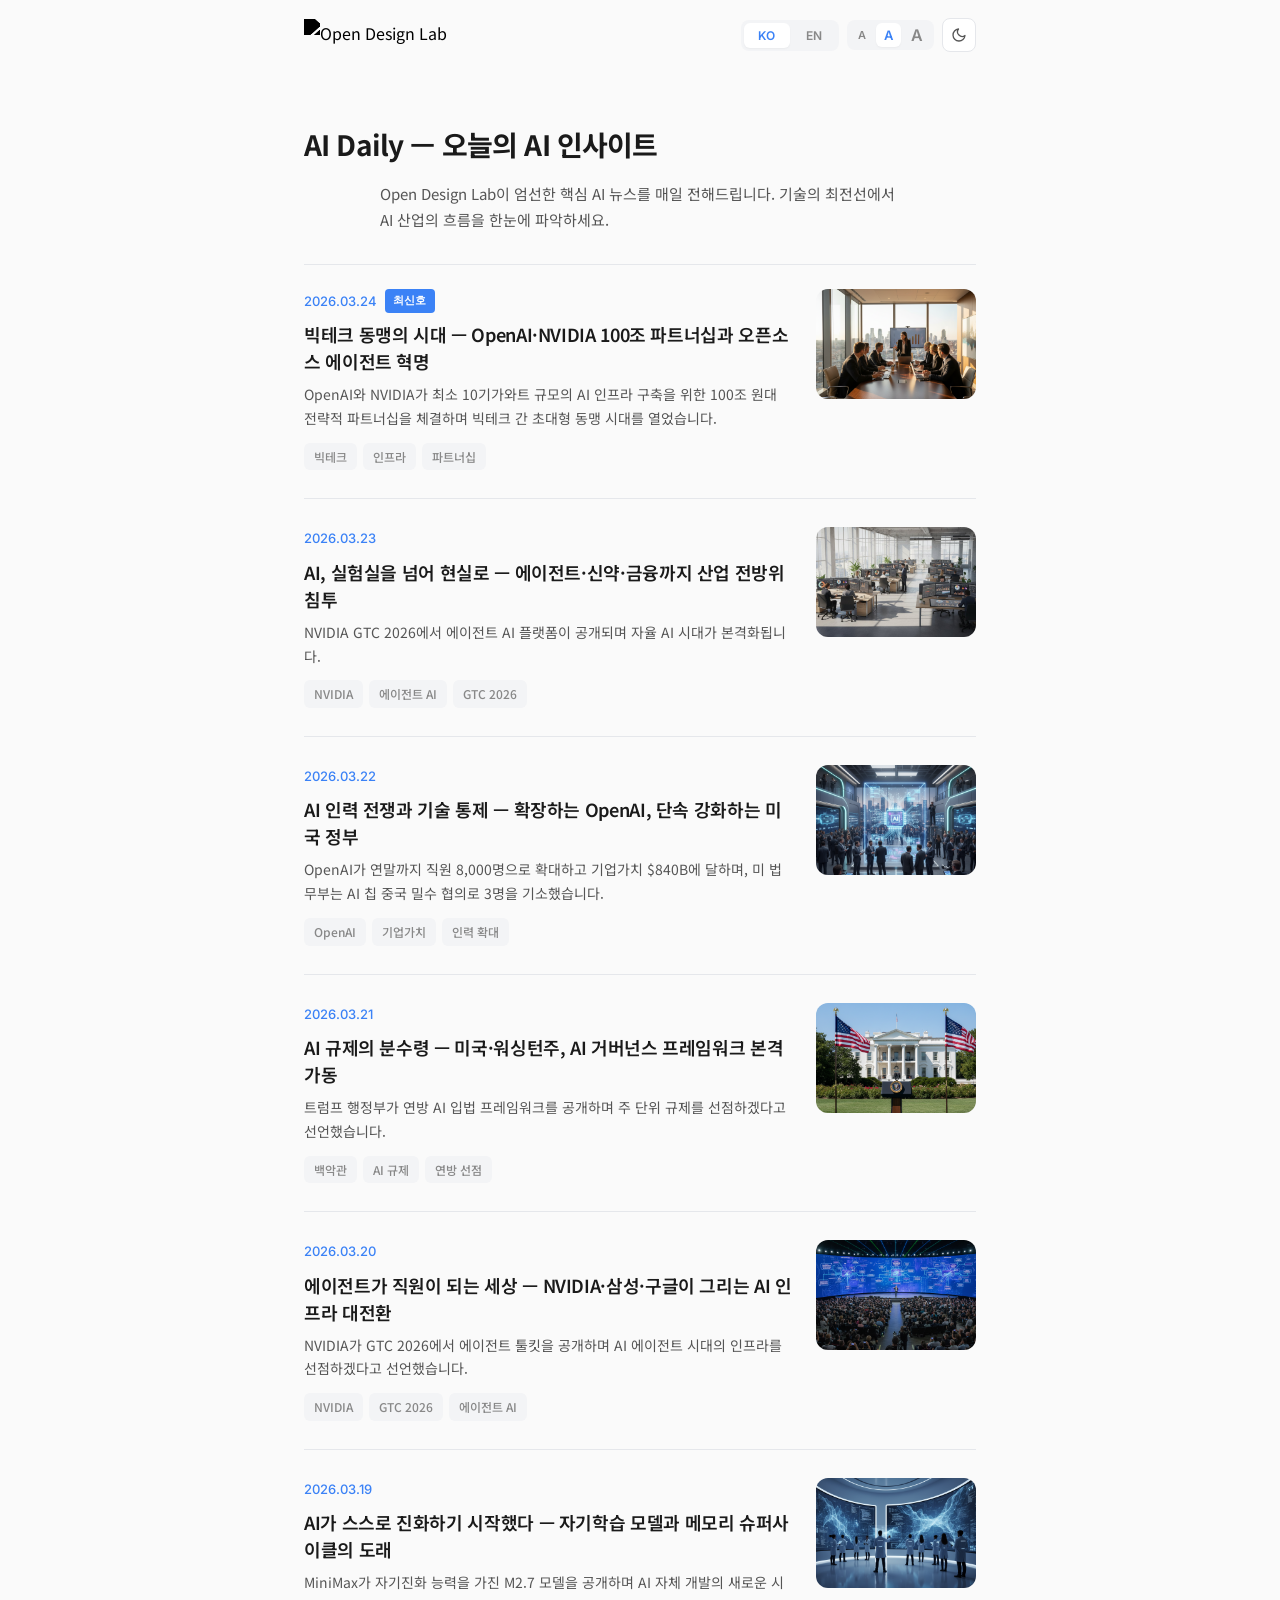
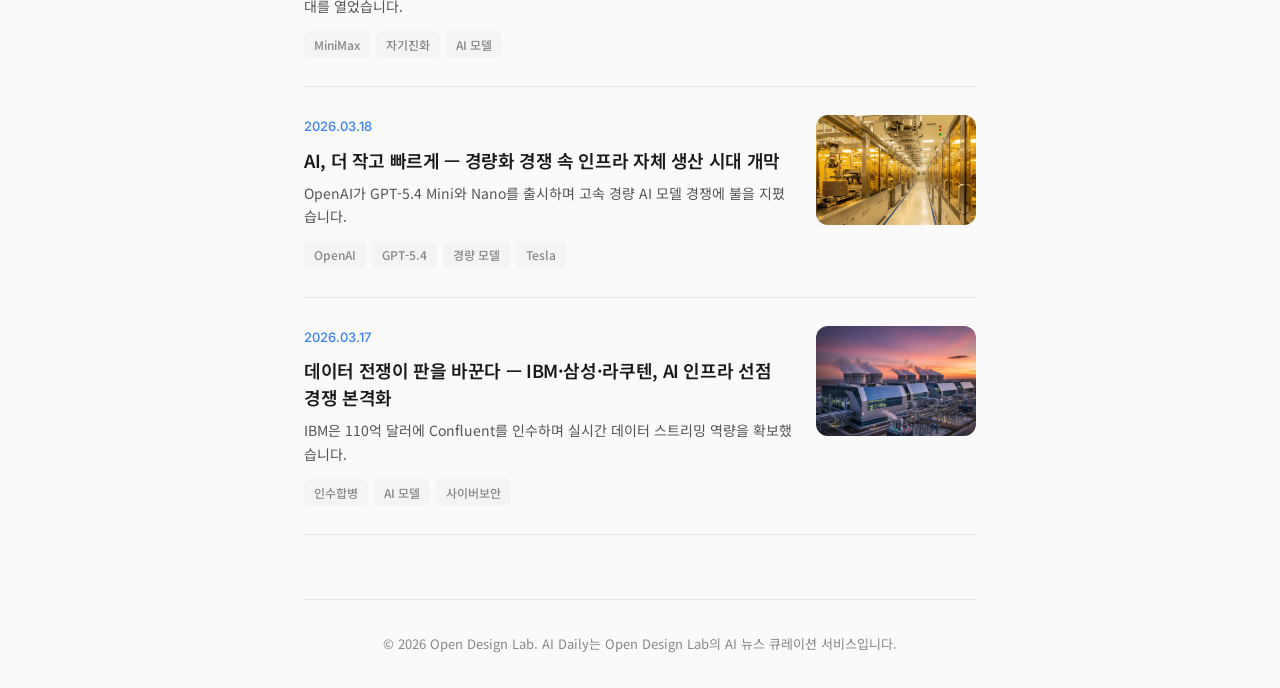
==== index.html @ f0b7b8ff "Index: left-align header, enlarge topbar & logo" ====
<!DOCTYPE html>
<html lang="ko" data-theme="light">
<head>
<meta charset="UTF-8">
<meta name="viewport" content="width=device-width, initial-scale=1.0">
<title>AI Daily Archive | Open Design Lab</title>
<meta name="description" content="Open Design Lab이 엄선한 핵심 AI 뉴스를 매일 전해드립니다.">
<link rel="preconnect" href="https://fonts.googleapis.com">
<link rel="preconnect" href="https://fonts.gstatic.com" crossorigin>
<style>
@import url('https://fonts.googleapis.com/css2?family=Noto+Sans+KR:wght@300;400;500;600;700&family=Inter:wght@300;400;500;600;700&display=swap');
:root,[data-theme="light"]{--bg:#fafafa;--surface:#fff;--text-primary:#1a1a1a;--text-secondary:#555;--text-tertiary:#888;--accent:#3b82f6;--accent-light:#eff6ff;--border:#e5e7eb;--tag-bg:#f3f4f6;--radius:12px;--shadow-sm:0 1px 2px rgba(0,0,0,.04);--shadow-md:0 4px 16px rgba(0,0,0,.06);--img-brightness:1}
[data-theme="dark"]{--bg:#111113;--surface:#1c1c1f;--text-primary:#e4e4e7;--text-secondary:#a1a1aa;--text-tertiary:#71717a;--accent:#60a5fa;--accent-light:rgba(96,165,250,.1);--border:#27272a;--tag-bg:#27272a;--shadow-sm:0 1px 2px rgba(0,0,0,.2);--shadow-md:0 4px 16px rgba(0,0,0,.3);--img-brightness:.85}
*{margin:0;padding:0;box-sizing:border-box}
body{font-family:'Noto Sans KR','Inter',-apple-system,BlinkMacSystemFont,sans-serif;background:var(--bg);color:var(--text-primary);line-height:1.8;-webkit-font-smoothing:antialiased;transition:background .3s,color .3s}
.container{max-width:720px;margin:0 auto;padding:0 24px}
.topbar{position:sticky;top:0;z-index:1000;background:var(--bg);border-bottom:1px solid transparent;transition:background .3s,border-color .25s,box-shadow .25s}
.topbar.scrolled{border-bottom-color:var(--border);box-shadow:0 1px 8px rgba(0,0,0,.06)}
[data-theme="dark"] .topbar.scrolled{box-shadow:0 1px 8px rgba(0,0,0,.25)}
.topbar-inner{max-width:720px;margin:0 auto;padding:18px 24px;display:flex;align-items:center;justify-content:space-between}
.header-left{display:flex;align-items:center;gap:12px}
.header-controls{display:flex;align-items:center;gap:8px}
.logo{display:flex;align-items:center;text-decoration:none}
.logo img{height:32px;width:auto;transition:filter .3s}
[data-theme="light"] .logo img{filter:brightness(0) saturate(100%)}
[data-theme="dark"] .logo img{filter:none}
.lang-toggle{display:flex;background:var(--tag-bg);border-radius:8px;padding:3px;gap:2px;transition:background .3s}
.lang-btn{font-family:'Inter',sans-serif;font-size:12px;font-weight:600;padding:5px 14px;border:none;border-radius:6px;cursor:pointer;background:transparent;color:var(--text-tertiary);transition:all .2s;letter-spacing:.02em}
.lang-btn.active{background:var(--surface);color:var(--accent);box-shadow:var(--shadow-sm)}
.lang-btn:hover:not(.active){color:var(--text-primary)}.font-toggle{display:flex;background:var(--tag-bg);border-radius:8px;padding:3px;gap:2px;transition:background .3s}
.font-btn{font-family:'Inter',sans-serif;font-weight:600;padding:4px 8px;border:none;border-radius:6px;cursor:pointer;background:transparent;color:var(--text-tertiary);transition:all .2s;line-height:1}
.font-btn.active{background:var(--surface);color:var(--accent);box-shadow:var(--shadow-sm)}
.font-btn:hover:not(.active){color:var(--text-primary)}
.font-btn-s{font-size:11px}.font-btn-m{font-size:13px}.font-btn-l{font-size:16px}
.theme-btn{width:34px;height:34px;border:1px solid var(--border);border-radius:8px;background:var(--surface);color:var(--text-secondary);cursor:pointer;display:flex;align-items:center;justify-content:center;transition:all .2s;flex-shrink:0}
.theme-btn:hover{color:var(--accent);border-color:var(--accent)}
.theme-btn svg{width:16px;height:16px}
.theme-icon-moon,.theme-icon-sun{display:none}
[data-theme="light"] .theme-icon-moon{display:block}
[data-theme="dark"] .theme-icon-sun{display:block}
.en{display:none}.ko{display:inline}
p.en,div.en,h1.en,h2.en,h3.en,li.en,span.en{display:none}
p.ko,div.ko,h1.ko,h2.ko,h3.ko,li.ko,span.ko{display:block}
span.ko{display:inline}h1.ko,h2.ko,h3.ko{display:block}
body.lang-en .en{display:inline!important}
body.lang-en .ko{display:none!important}
body.lang-en p.en,body.lang-en div.en,body.lang-en h1.en,body.lang-en h2.en,body.lang-en h3.en{display:block!important}
body.lang-en li.en{display:flex!important}
body.lang-en span.en{display:inline!important}
body.lang-en p.ko,body.lang-en div.ko,body.lang-en h1.ko,body.lang-en h2.ko,body.lang-en h3.ko,body.lang-en li.ko,body.lang-en span.ko{display:none!important}
.archive-header{padding:48px 0 32px;text-align:left;border-bottom:1px solid var(--border)}
.archive-header h1{font-size:1.75rem;font-weight:700;letter-spacing:-.03em;margin-bottom:12px}
.archive-header p{font-size:.9375rem;color:var(--text-secondary);line-height:1.7;max-width:520px;margin:0 auto}
.archive-list{padding:24px 0 64px}
.archive-card{display:flex;align-items:flex-start;gap:24px;padding:28px 0;border-bottom:1px solid var(--border);text-decoration:none;color:inherit;transition:opacity .2s}
.archive-card:first-child{padding-top:0}
.archive-card:hover{opacity:.8}
.card-body{flex:1;min-width:0}
.card-date{display:flex;align-items:center;gap:8px;font-family:'Inter',sans-serif;font-size:13px;font-weight:500;color:var(--accent);margin-bottom:8px}
.latest-badge{display:inline-block;font-size:11px;font-weight:600;padding:2px 8px;border-radius:4px;background:var(--accent);color:#fff;letter-spacing:.02em}
.card-body h2{font-size:1.125rem;font-weight:600;line-height:1.5;letter-spacing:-.02em;margin-bottom:8px}
.card-text{font-size:.875rem;color:var(--text-secondary);line-height:1.7;margin-bottom:12px;display:-webkit-box;-webkit-line-clamp:3;-webkit-box-orient:vertical;overflow:hidden}
.tag-row{display:flex;flex-wrap:wrap;gap:6px}
.tag{font-size:12px;font-weight:500;padding:3px 10px;background:var(--tag-bg);color:var(--text-tertiary);border-radius:6px;transition:background .3s,color .3s}
.card-thumb{width:160px;height:110px;border-radius:var(--radius);object-fit:cover;flex-shrink:0;filter:brightness(var(--img-brightness));transition:filter .3s}
.footer{padding:32px 0;border-top:1px solid var(--border);text-align:center;font-size:13px;color:var(--text-tertiary)}
@media(max-width:600px){.archive-card{gap:16px}.card-thumb{width:100px;height:72px}.card-body h2{font-size:1rem}.archive-header h1{font-size:1.375rem}.font-toggle{display:none}}
</style>
</head>
<body><div class="topbar" id="topbar">
<div class="topbar-inner">
  <div class="header-left">
    <a href="AI_Daily_Archive.html" class="logo"><img src="https://opendesignlab.com/images/logo-gnb-white.svg" alt="Open Design Lab"></a>
  </div>
  <div class="header-controls">
    <div class="lang-toggle">
      <button class="lang-btn active" id="btn-ko" onclick="setLang('ko')">KO</button>
      <button class="lang-btn" id="btn-en" onclick="setLang('en')">EN</button>
    </div>
    <div class="font-toggle">
      <button class="font-btn font-btn-s" id="fs-s" onclick="setFontSize('small')">A</button>
      <button class="font-btn font-btn-m active" id="fs-m" onclick="setFontSize('medium')">A</button>
      <button class="font-btn font-btn-l" id="fs-l" onclick="setFontSize('large')">A</button>
    </div>
    <button class="theme-btn" onclick="toggleTheme()" aria-label="Toggle dark mode">
      <svg class="theme-icon-moon" viewBox="0 0 24 24" fill="none" stroke="currentColor" stroke-width="2" stroke-linecap="round" stroke-linejoin="round"><path d="M21 12.79A9 9 0 1 1 11.21 3 7 7 0 0 0 21 12.79z"/></svg>
      <svg class="theme-icon-sun" viewBox="0 0 24 24" fill="none" stroke="currentColor" stroke-width="2" stroke-linecap="round" stroke-linejoin="round"><circle cx="12" cy="12" r="5"/><line x1="12" y1="1" x2="12" y2="3"/><line x1="12" y1="21" x2="12" y2="23"/><line x1="4.22" y1="4.22" x2="5.64" y2="5.64"/><line x1="18.36" y1="18.36" x2="19.78" y2="19.78"/><line x1="1" y1="12" x2="3" y2="12"/><line x1="21" y1="12" x2="23" y2="12"/><line x1="4.22" y1="19.78" x2="5.64" y2="18.36"/><line x1="18.36" y1="5.64" x2="19.78" y2="4.22"/></svg>
    </button>
  </div>
</div>
</div>
<div class="container">
  <div class="archive-header">
    <h1><span class="ko">AI Daily — 오늘의 AI 인사이트</span><span class="en">AI Daily — Today's AI Insights</span></h1>
    <p><span class="ko">Open Design Lab이 엄선한 핵심 AI 뉴스를 매일 전해드립니다. 기술의 최전선에서 AI 산업의 흐름을 한눈에 파악하세요.</span><span class="en">Open Design Lab delivers curated AI news daily. Stay ahead of the curve with insights from the frontlines of AI innovation.</span></p>
  </div>
  <div class="archive-list">    <a href="2026_03_24_AI_Daily.html" class="archive-card">
      <div class="card-body">
        <div class="card-date"><span>2026.03.24</span><span class="latest-badge ko">최신호</span><span class="latest-badge en">Latest</span></div>
        <h2><span class="ko">빅테크 동맹의 시대 — OpenAI·NVIDIA 100조 파트너십과 오픈소스 에이전트 혁명</span><span class="en">The Age of Big Tech Alliances — OpenAI-NVIDIA $100B Partnership and Open-Source Agent Revolution</span></h2>
        <p class="card-text"><span class="ko">OpenAI와 NVIDIA가 최소 10기가와트 규모의 AI 인프라 구축을 위한 100조 원대 전략적 파트너십을 체결하며 빅테크 간 초대형 동맹 시대를 열었습니다.</span><span class="en">OpenAI and NVIDIA forge a $100B+ strategic partnership for 10GW AI infrastructure.</span></p>
        <div class="tag-row"><span class="tag ko">빅테크</span><span class="tag en">Big Tech</span><span class="tag ko">인프라</span><span class="tag en">Infrastructure</span><span class="tag ko">파트너십</span><span class="tag en">Partnership</span></div>
      </div>
      <img class="card-thumb" src="images/mar24_hero.jpg" alt="2026.03.24" loading="lazy">
    </a>
    <a href="2026_03_23_AI_Daily.html" class="archive-card">
      <div class="card-body">
        <div class="card-date"><span>2026.03.23</span></div>
        <h2><span class="ko">AI, 실험실을 넘어 현실로 — 에이전트·신약·금융까지 산업 전방위 침투</span><span class="en">AI Moves from Lab to Reality — Agents, Drug Discovery, and Finance Under Full-Scale Disruption</span></h2>
        <p class="card-text"><span class="ko">NVIDIA GTC 2026에서 에이전트 AI 플랫폼이 공개되며 자율 AI 시대가 본격화됩니다.</span><span class="en">NVIDIA GTC 2026 unveils agent AI platforms. White House publishes national AI policy framework.</span></p>
        <div class="tag-row"><span class="tag">NVIDIA</span><span class="tag ko">에이전트 AI</span><span class="tag en">Agentic AI</span><span class="tag">GTC 2026</span></div>
      </div>
      <img class="card-thumb" src="images/mar23_hero.jpg" alt="2026.03.23" loading="lazy">
    </a>
    <a href="2026_03_22_AI_Daily.html" class="archive-card">
      <div class="card-body">
        <div class="card-date"><span>2026.03.22</span></div>
        <h2><span class="ko">AI 인력 전쟁과 기술 통제 — 확장하는 OpenAI, 단속 강화하는 미국 정부</span><span class="en">AI Talent Wars and Tech Controls — OpenAI Expands, US Government Tightens Enforcement</span></h2>
        <p class="card-text"><span class="ko">OpenAI가 연말까지 직원 8,000명으로 확대하고 기업가치 $840B에 달하며, 미 법무부는 AI 칩 중국 밀수 협의로 3명을 기소했습니다.</span><span class="en">OpenAI reaches $340B valuation with 8,000 employees. US DOJ indicts 3 for AI chip smuggling.</span></p>
        <div class="tag-row"><span class="tag">OpenAI</span><span class="tag ko">기업가치</span><span class="tag en">Valuation</span><span class="tag ko">인력 확대</span><span class="tag en">Expansion</span></div>
      </div>
      <img class="card-thumb" src="images/mar22_hero.jpg" alt="2026.03.22" loading="lazy">
    </a>    <a href="2026_03_21_AI_Daily.html" class="archive-card">
      <div class="card-body">
        <div class="card-date"><span>2026.03.21</span></div>
        <h2><span class="ko">AI 규제의 분수령 — 미국·워싱턴주, AI 거버넌스 프레임워크 본격 가동</span><span class="en">AI Regulation at a Crossroads — US and Washington State Launch AI Governance Frameworks</span></h2>
        <p class="card-text"><span class="ko">트럼프 행정부가 연방 AI 입법 프레임워크를 공개하며 주 단위 규제를 선점하겠다고 선언했습니다.</span><span class="en">Trump admin releases federal AI legislation framework. Washington State passes 3 AI safety bills.</span></p>
        <div class="tag-row"><span class="tag ko">백악관</span><span class="tag en">White House</span><span class="tag ko">AI 규제</span><span class="tag en">AI Regulation</span><span class="tag ko">연방 선점</span><span class="tag en">Federal Preemption</span></div>
      </div>
      <img class="card-thumb" src="images/mar21_hero.jpg" alt="2026.03.21" loading="lazy">
    </a>
    <a href="2026_03_20_AI_Daily.html" class="archive-card">
      <div class="card-body">
        <div class="card-date"><span>2026.03.20</span></div>
        <h2><span class="ko">에이전트가 직원이 되는 세상 — NVIDIA·삼성·구글이 그리는 AI 인프라 대전환</span><span class="en">When Agents Become Employees — NVIDIA, Samsung, Google's AI Infrastructure Revolution</span></h2>
        <p class="card-text"><span class="ko">NVIDIA가 GTC 2026에서 에이전트 툴킷을 공개하며 AI 에이전트 시대의 인프라를 선점하겠다고 선언했습니다.</span><span class="en">NVIDIA unveils agent toolkit at GTC 2026. Samsung announces record $73B investment.</span></p>
        <div class="tag-row"><span class="tag">NVIDIA</span><span class="tag">GTC 2026</span><span class="tag ko">에이전트 AI</span><span class="tag en">Agentic AI</span></div>
      </div>
      <img class="card-thumb" src="images/mar20_hero.jpg" alt="2026.03.20" loading="lazy">
    </a>
    <a href="2026_03_19_AI_Daily.html" class="archive-card">
      <div class="card-body">
        <div class="card-date"><span>2026.03.19</span></div>
        <h2><span class="ko">AI가 스스로 진화하기 시작했다 — 자기학습 모델과 메모리 슈퍼사이클의 도래</span><span class="en">AI Begins to Evolve on Its Own — Self-Learning Models and the Memory Supercycle</span></h2>
        <p class="card-text"><span class="ko">MiniMax가 자기진화 능력을 가진 M2.7 모델을 공개하며 AI 자체 개발의 새로운 시대를 열었습니다.</span><span class="en">MiniMax releases self-evolving M2.7 model. Micron revenue surges 196% on AI memory demand.</span></p>
        <div class="tag-row"><span class="tag">MiniMax</span><span class="tag ko">자기진화</span><span class="tag en">Self-Evolution</span><span class="tag ko">AI 모델</span><span class="tag en">AI Models</span></div>
      </div>
      <img class="card-thumb" src="images/mar19_hero.jpg" alt="2026.03.19" loading="lazy">
    </a>    <a href="2026_03_18_AI_Daily.html" class="archive-card">
      <div class="card-body">
        <div class="card-date"><span>2026.03.18</span></div>
        <h2><span class="ko">AI, 더 작고 빠르게 — 경량화 경쟁 속 인프라 자체 생산 시대 개막</span><span class="en">AI, Smaller and Faster — The Lightweight Race and the Era of In-House Infrastructure</span></h2>
        <p class="card-text"><span class="ko">OpenAI가 GPT-5.4 Mini와 Nano를 출시하며 고속 경량 AI 모델 경쟁에 불을 지폈습니다.</span><span class="en">OpenAI launches GPT-5.4 Mini and Nano. Tesla announces $20B AI chip Terafab.</span></p>
        <div class="tag-row"><span class="tag">OpenAI</span><span class="tag">GPT-5.4</span><span class="tag ko">경량 모델</span><span class="tag en">Compact Models</span><span class="tag">Tesla</span></div>
      </div>
      <img class="card-thumb" src="images/mar18_hero.jpg" alt="2026.03.18" loading="lazy">
    </a>
    <a href="2026_03_17_AI_Daily.html" class="archive-card">
      <div class="card-body">
        <div class="card-date"><span>2026.03.17</span></div>
        <h2><span class="ko">데이터 전쟁이 판을 바꾼다 — IBM·삼성·라쿠텐, AI 인프라 선점 경쟁 본격화</span><span class="en">The Data War Changes the Game — IBM, Samsung, Rakuten Race for AI Infrastructure</span></h2>
        <p class="card-text"><span class="ko">IBM은 110억 달러에 Confluent를 인수하며 실시간 데이터 스트리밍 역량을 확보했습니다.</span><span class="en">IBM acquires Confluent for $11B. Rakuten launches 700B-parameter AI 3.0.</span></p>
        <div class="tag-row"><span class="tag ko">인수합병</span><span class="tag en">M&amp;A</span><span class="tag ko">AI 모델</span><span class="tag en">AI Models</span><span class="tag ko">사이버보안</span><span class="tag en">Cybersecurity</span></div>
      </div>
      <img class="card-thumb" src="images/mar17_hero.jpg" alt="2026.03.17" loading="lazy">
    </a>
  </div>
  <div class="footer">
    <p><span class="ko">© 2026 Open Design Lab. AI Daily는 Open Design Lab의 AI 뉴스 큐레이션 서비스입니다.</span><span class="en">© 2026 Open Design Lab. AI Daily is an AI news curation service by Open Design Lab.</span></p>
  </div>
</div>
<script>
function toggleTheme(){const h=document.documentElement;const d=h.getAttribute('data-theme')==='dark';h.setAttribute('data-theme',d?'light':'dark');localStorage.setItem('theme',d?'light':'dark')}
function setLang(l){document.body.classList.remove('lang-en');if(l==='en')document.body.classList.add('lang-en');document.getElementById('btn-ko').classList.toggle('active',l==='ko');document.getElementById('btn-en').classList.toggle('active',l==='en');localStorage.setItem('lang',l)}
function setFontSize(s){document.documentElement.className='fs-'+s;document.querySelectorAll('.font-btn').forEach(b=>b.classList.remove('active'));document.getElementById('fs-'+s[0]).classList.add('active');localStorage.setItem('fontSize',s)}
(function(){const t=localStorage.getItem('theme');if(t)document.documentElement.setAttribute('data-theme',t);const l=localStorage.getItem('lang');if(l)setLang(l);const f=localStorage.getItem('fontSize');if(f)setFontSize(f);window.addEventListener('scroll',function(){document.getElementById('topbar').classList.toggle('scrolled',window.scrollY>2)})})();
</script>
</body>
</html>
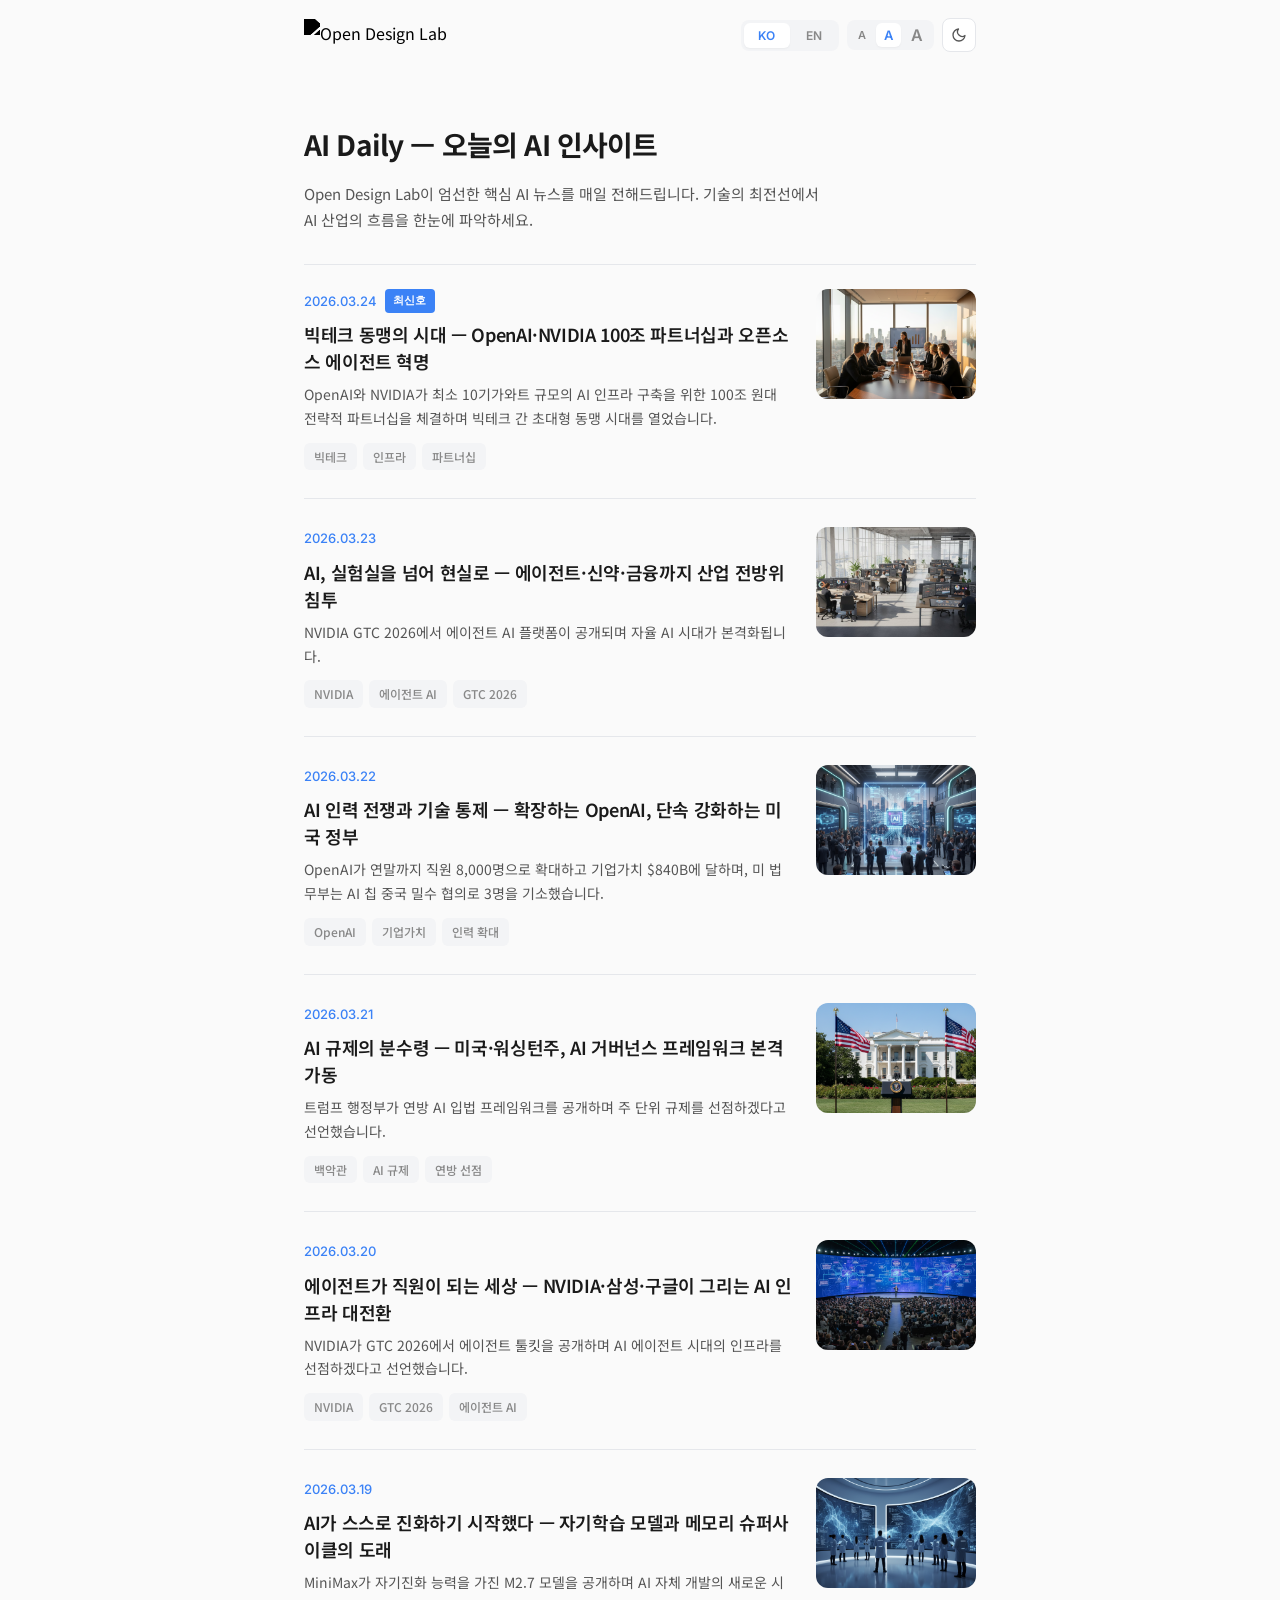
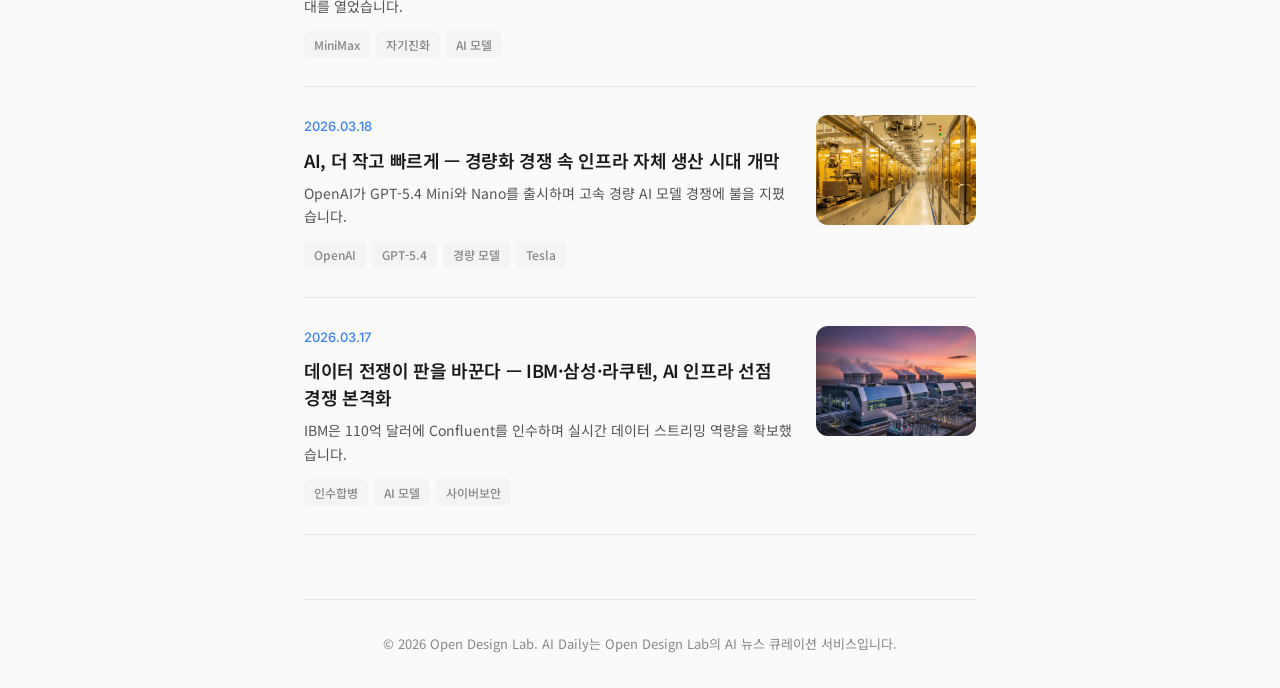
==== commit be885281: "Fix subtitle alignment: remove margin auto for left-align" ====
--- a/index.html
+++ b/index.html
@@ -50,7 +50,7 @@
 body.lang-en p.ko,body.lang-en div.ko,body.lang-en h1.ko,body.lang-en h2.ko,body.lang-en h3.ko,body.lang-en li.ko,body.lang-en span.ko{display:none!important}
 .archive-header{padding:48px 0 32px;text-align:left;border-bottom:1px solid var(--border)}
 .archive-header h1{font-size:1.75rem;font-weight:700;letter-spacing:-.03em;margin-bottom:12px}
-.archive-header p{font-size:.9375rem;color:var(--text-secondary);line-height:1.7;max-width:520px;margin:0 auto}
+.archive-header p{font-size:.9375rem;color:var(--text-secondary);line-height:1.7;max-width:520px;margin:0}
 .archive-list{padding:24px 0 64px}
 .archive-card{display:flex;align-items:flex-start;gap:24px;padding:28px 0;border-bottom:1px solid var(--border);text-decoration:none;color:inherit;transition:opacity .2s}
 .archive-card:first-child{padding-top:0}
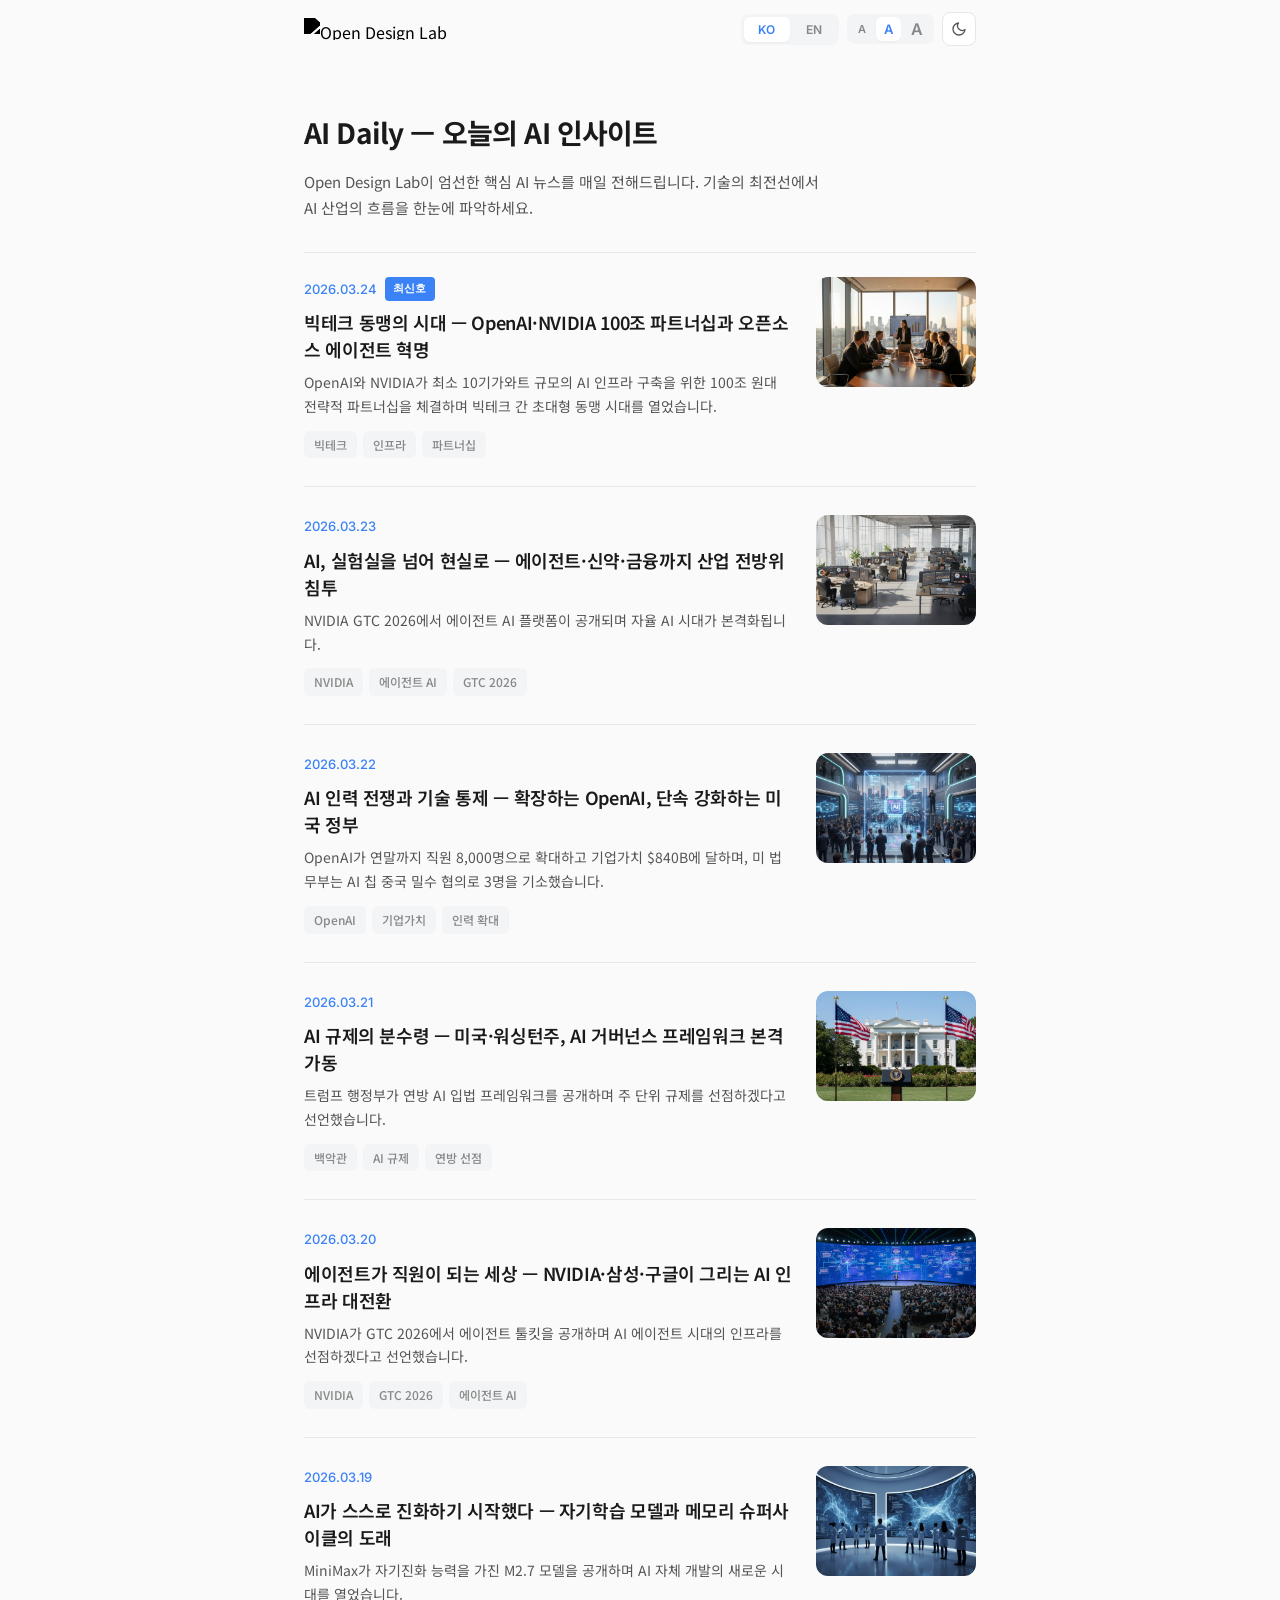
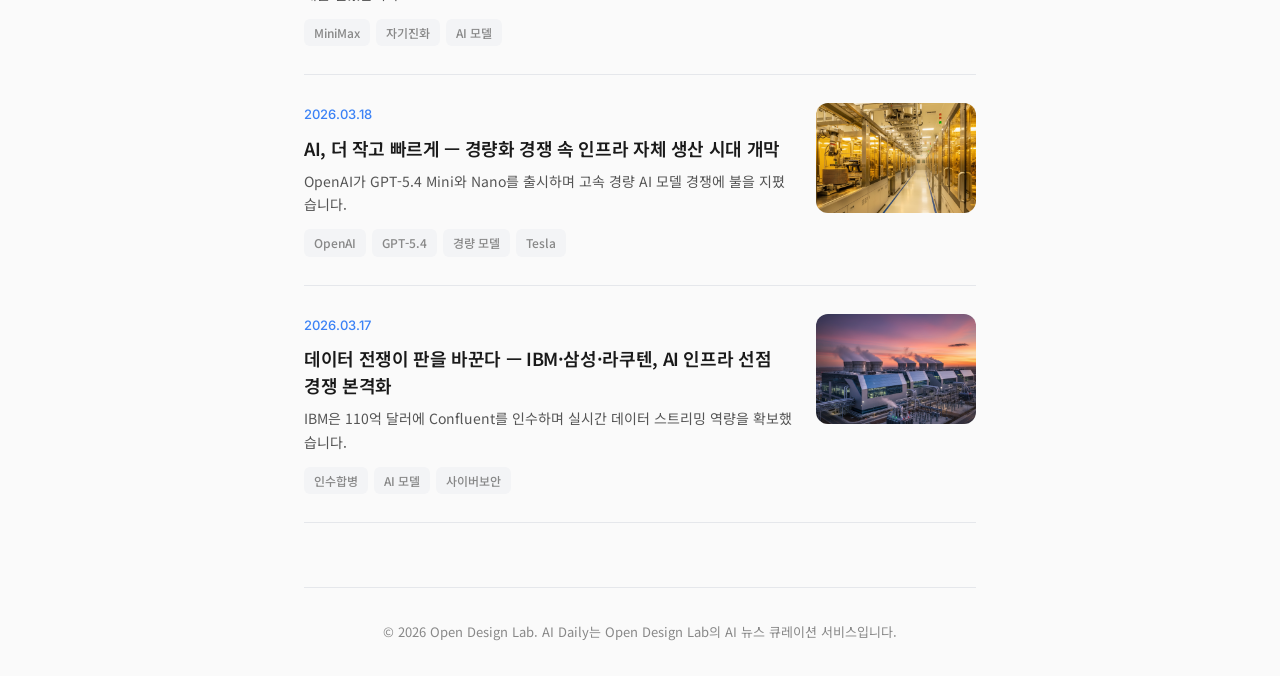
==== commit 7408c5a6: "Refactor: use common.css" ====
--- a/index.html
+++ b/index.html
@@ -7,65 +7,48 @@
 <meta name="description" content="Open Design Lab이 엄선한 핵심 AI 뉴스를 매일 전해드립니다.">
 <link rel="preconnect" href="https://fonts.googleapis.com">
 <link rel="preconnect" href="https://fonts.gstatic.com" crossorigin>
+<link rel="stylesheet" href="common.css">
 <style>
-@import url('https://fonts.googleapis.com/css2?family=Noto+Sans+KR:wght@300;400;500;600;700&family=Inter:wght@300;400;500;600;700&display=swap');
+    @import url('https://fonts.googleapis.com/css2?family=Noto+Sans+KR:wght@300;400;500;600;700&family=Inter:wght@300;400;500;600;700&display=swap');
 :root,[data-theme="light"]{--bg:#fafafa;--surface:#fff;--text-primary:#1a1a1a;--text-secondary:#555;--text-tertiary:#888;--accent:#3b82f6;--accent-light:#eff6ff;--border:#e5e7eb;--tag-bg:#f3f4f6;--radius:12px;--shadow-sm:0 1px 2px rgba(0,0,0,.04);--shadow-md:0 4px 16px rgba(0,0,0,.06);--img-brightness:1}
-[data-theme="dark"]{--bg:#111113;--surface:#1c1c1f;--text-primary:#e4e4e7;--text-secondary:#a1a1aa;--text-tertiary:#71717a;--accent:#60a5fa;--accent-light:rgba(96,165,250,.1);--border:#27272a;--tag-bg:#27272a;--shadow-sm:0 1px 2px rgba(0,0,0,.2);--shadow-md:0 4px 16px rgba(0,0,0,.3);--img-brightness:.85}
-*{margin:0;padding:0;box-sizing:border-box}
-body{font-family:'Noto Sans KR','Inter',-apple-system,BlinkMacSystemFont,sans-serif;background:var(--bg);color:var(--text-primary);line-height:1.8;-webkit-font-smoothing:antialiased;transition:background .3s,color .3s}
-.container{max-width:720px;margin:0 auto;padding:0 24px}
-.topbar{position:sticky;top:0;z-index:1000;background:var(--bg);border-bottom:1px solid transparent;transition:background .3s,border-color .25s,box-shadow .25s}
-.topbar.scrolled{border-bottom-color:var(--border);box-shadow:0 1px 8px rgba(0,0,0,.06)}
-[data-theme="dark"] .topbar.scrolled{box-shadow:0 1px 8px rgba(0,0,0,.25)}
-.topbar-inner{max-width:720px;margin:0 auto;padding:18px 24px;display:flex;align-items:center;justify-content:space-between}
-.header-left{display:flex;align-items:center;gap:12px}
-.header-controls{display:flex;align-items:center;gap:8px}
-.logo{display:flex;align-items:center;text-decoration:none}
-.logo img{height:32px;width:auto;transition:filter .3s}
-[data-theme="light"] .logo img{filter:brightness(0) saturate(100%)}
-[data-theme="dark"] .logo img{filter:none}
-.lang-toggle{display:flex;background:var(--tag-bg);border-radius:8px;padding:3px;gap:2px;transition:background .3s}
-.lang-btn{font-family:'Inter',sans-serif;font-size:12px;font-weight:600;padding:5px 14px;border:none;border-radius:6px;cursor:pointer;background:transparent;color:var(--text-tertiary);transition:all .2s;letter-spacing:.02em}
-.lang-btn.active{background:var(--surface);color:var(--accent);box-shadow:var(--shadow-sm)}
-.lang-btn:hover:not(.active){color:var(--text-primary)}.font-toggle{display:flex;background:var(--tag-bg);border-radius:8px;padding:3px;gap:2px;transition:background .3s}
-.font-btn{font-family:'Inter',sans-serif;font-weight:600;padding:4px 8px;border:none;border-radius:6px;cursor:pointer;background:transparent;color:var(--text-tertiary);transition:all .2s;line-height:1}
-.font-btn.active{background:var(--surface);color:var(--accent);box-shadow:var(--shadow-sm)}
-.font-btn:hover:not(.active){color:var(--text-primary)}
-.font-btn-s{font-size:11px}.font-btn-m{font-size:13px}.font-btn-l{font-size:16px}
-.theme-btn{width:34px;height:34px;border:1px solid var(--border);border-radius:8px;background:var(--surface);color:var(--text-secondary);cursor:pointer;display:flex;align-items:center;justify-content:center;transition:all .2s;flex-shrink:0}
-.theme-btn:hover{color:var(--accent);border-color:var(--accent)}
-.theme-btn svg{width:16px;height:16px}
-.theme-icon-moon,.theme-icon-sun{display:none}
-[data-theme="light"] .theme-icon-moon{display:block}
-[data-theme="dark"] .theme-icon-sun{display:block}
-.en{display:none}.ko{display:inline}
-p.en,div.en,h1.en,h2.en,h3.en,li.en,span.en{display:none}
-p.ko,div.ko,h1.ko,h2.ko,h3.ko,li.ko,span.ko{display:block}
-span.ko{display:inline}h1.ko,h2.ko,h3.ko{display:block}
-body.lang-en .en{display:inline!important}
-body.lang-en .ko{display:none!important}
-body.lang-en p.en,body.lang-en div.en,body.lang-en h1.en,body.lang-en h2.en,body.lang-en h3.en{display:block!important}
-body.lang-en li.en{display:flex!important}
-body.lang-en span.en{display:inline!important}
-body.lang-en p.ko,body.lang-en div.ko,body.lang-en h1.ko,body.lang-en h2.ko,body.lang-en h3.ko,body.lang-en li.ko,body.lang-en span.ko{display:none!important}
-.archive-header{padding:48px 0 32px;text-align:left;border-bottom:1px solid var(--border)}
-.archive-header h1{font-size:1.75rem;font-weight:700;letter-spacing:-.03em;margin-bottom:12px}
-.archive-header p{font-size:.9375rem;color:var(--text-secondary);line-height:1.7;max-width:520px;margin:0}
-.archive-list{padding:24px 0 64px}
-.archive-card{display:flex;align-items:flex-start;gap:24px;padding:28px 0;border-bottom:1px solid var(--border);text-decoration:none;color:inherit;transition:opacity .2s}
-.archive-card:first-child{padding-top:0}
-.archive-card:hover{opacity:.8}
-.card-body{flex:1;min-width:0}
-.card-date{display:flex;align-items:center;gap:8px;font-family:'Inter',sans-serif;font-size:13px;font-weight:500;color:var(--accent);margin-bottom:8px}
-.latest-badge{display:inline-block;font-size:11px;font-weight:600;padding:2px 8px;border-radius:4px;background:var(--accent);color:#fff;letter-spacing:.02em}
-.card-body h2{font-size:1.125rem;font-weight:600;line-height:1.5;letter-spacing:-.02em;margin-bottom:8px}
-.card-text{font-size:.875rem;color:var(--text-secondary);line-height:1.7;margin-bottom:12px;display:-webkit-box;-webkit-line-clamp:3;-webkit-box-orient:vertical;overflow:hidden}
-.tag-row{display:flex;flex-wrap:wrap;gap:6px}
-.tag{font-size:12px;font-weight:500;padding:3px 10px;background:var(--tag-bg);color:var(--text-tertiary);border-radius:6px;transition:background .3s,color .3s}
-.card-thumb{width:160px;height:110px;border-radius:var(--radius);object-fit:cover;flex-shrink:0;filter:brightness(var(--img-brightness));transition:filter .3s}
-.footer{padding:32px 0;border-top:1px solid var(--border);text-align:center;font-size:13px;color:var(--text-tertiary)}
-@media(max-width:600px){.archive-card{gap:16px}.card-thumb{width:100px;height:72px}.card-body h2{font-size:1rem}.archive-header h1{font-size:1.375rem}.font-toggle{display:none}}
-</style>
+    .header-left{display:flex;align-items:center;gap:12px}
+    .header-controls{display:flex;align-items:center;gap:8px}
+    .lang-btn{font-family:'Inter',sans-serif;font-size:12px;font-weight:600;padding:5px 14px;border:none;border-radius:6px;cursor:pointer;background:transparent;color:var(--text-tertiary);transition:all .2s;letter-spacing:.02em}
+    .lang-btn.active{background:var(--surface);color:var(--accent);box-shadow:var(--shadow-sm)}
+    .lang-btn:hover:not(.active){color:var(--text-primary)}
+    .font-toggle{display:flex;background:var(--tag-bg);border-radius:8px;padding:3px;gap:2px;transition:background .3s}
+    .font-btn{font-family:'Inter',sans-serif;font-weight:600;padding:4px 8px;border:none;border-radius:6px;cursor:pointer;background:transparent;color:var(--text-tertiary);transition:all .2s;line-height:1}
+    .font-btn.active{background:var(--surface);color:var(--accent);box-shadow:var(--shadow-sm)}
+    .font-btn:hover:not(.active){color:var(--text-primary)}
+    .font-btn-s{font-size:11px}
+    .font-btn-m{font-size:13px}
+    .font-btn-l{font-size:16px}
+    .theme-btn{width:34px;height:34px;border:1px solid var(--border);border-radius:8px;background:var(--surface);color:var(--text-secondary);cursor:pointer;display:flex;align-items:center;justify-content:center;transition:all .2s;flex-shrink:0}
+    .theme-btn:hover{color:var(--accent);border-color:var(--accent)}
+    .theme-btn svg{width:16px;height:16px}
+    .theme-icon-moon,.theme-icon-sun{display:none}
+    p.en,div.en,h1.en,h2.en,h3.en,li.en,span.en{display:none}
+    p.ko,div.ko,h1.ko,h2.ko,h3.ko,li.ko,span.ko{display:block}
+    span.ko{display:inline}
+    h1.ko,h2.ko,h3.ko{display:block}
+    .archive-header{padding:48px 0 32px;text-align:left;border-bottom:1px solid var(--border)}
+    .archive-header h1{font-size:1.75rem;font-weight:700;letter-spacing:-.03em;margin-bottom:12px}
+    .archive-header p{font-size:.9375rem;color:var(--text-secondary);line-height:1.7;max-width:520px;margin:0}
+    .archive-list{padding:24px 0 64px}
+    .archive-card{display:flex;align-items:flex-start;gap:24px;padding:28px 0;border-bottom:1px solid var(--border);text-decoration:none;color:inherit;transition:opacity .2s}
+    .archive-card:first-child{padding-top:0}
+    .archive-card:hover{opacity:.8}
+    .card-body{flex:1;min-width:0}
+    .card-date{display:flex;align-items:center;gap:8px;font-family:'Inter',sans-serif;font-size:13px;font-weight:500;color:var(--accent);margin-bottom:8px}
+    .latest-badge{display:inline-block;font-size:11px;font-weight:600;padding:2px 8px;border-radius:4px;background:var(--accent);color:#fff;letter-spacing:.02em}
+    .card-body h2{font-size:1.125rem;font-weight:600;line-height:1.5;letter-spacing:-.02em;margin-bottom:8px}
+    .card-text{font-size:.875rem;color:var(--text-secondary);line-height:1.7;margin-bottom:12px;display:-webkit-box;-webkit-line-clamp:3;-webkit-box-orient:vertical;overflow:hidden}
+    .tag-row{display:flex;flex-wrap:wrap;gap:6px}
+    .tag{font-size:12px;font-weight:500;padding:3px 10px;background:var(--tag-bg);color:var(--text-tertiary);border-radius:6px;transition:background .3s,color .3s}
+    .card-thumb{width:160px;height:110px;border-radius:var(--radius);object-fit:cover;flex-shrink:0;filter:brightness(var(--img-brightness));transition:filter .3s}
+    .footer{padding:32px 0;border-top:1px solid var(--border);text-align:center;font-size:13px;color:var(--text-tertiary)}
+    @media(max-width:600px){.archive-card{gap:16px}.card-thumb{width:100px;height:72px}.card-body h2{font-size:1rem}.archive-header h1{font-size:1.375rem}.font-toggle{display:none}}
+  </style>
 </head>
 <body><div class="topbar" id="topbar">
 <div class="topbar-inner">
--- a/common.css
+++ b/common.css
@@ -0,0 +1,46 @@
+/* AI Daily - Common Styles */
+[data-theme="dark"] {
+  --bg: #111113; --surface: #1c1c1f; --text-primary: #e4e4e7; --text-secondary: #a1a1aa;
+  --text-tertiary: #71717a; --accent: #60a5fa; --accent-light: rgba(96,165,250,0.1);
+  --border: #27272a; --tag-bg: #27272a; --shadow-sm: 0 1px 2px rgba(0,0,0,0.2);
+  --shadow-md: 0 4px 16px rgba(0,0,0,0.3); --img-brightness: 0.85;
+}
+    * { margin: 0; padding: 0; box-sizing: border-box; }
+    body { font-family: 'Noto Sans KR','Inter',-apple-system,BlinkMacSystemFont,sans-serif; background: var(--bg); color: var(--text-primary); line-height: 1.8; -webkit-font-smoothing: antialiased; transition: background 0.3s, color 0.3s; }
+    .container { max-width: 720px; margin: 0 auto; padding: 0 24px; }
+    .lang-toggle { display: flex; background: var(--tag-bg); border-radius: 8px; padding: 3px; gap: 2px; transition: background 0.3s; }
+    [data-theme="light"] .theme-icon-moon { display: block; }
+    [data-theme="dark"] .theme-icon-sun { display: block; }
+    html { font-size: 16px; }
+    html.fs-small { font-size: 14px; }
+    html.fs-medium { font-size: 16px; }
+    html.fs-large { font-size: 18px; }
+    .topbar { position: sticky; top: 0; z-index: 1000; background: var(--bg); border-bottom: 1px solid transparent; transition: background 0.3s, border-color 0.25s, box-shadow 0.25s; }
+    .topbar.scrolled { border-bottom-color: var(--border); box-shadow: 0 1px 8px rgba(0,0,0,0.06); }
+    [data-theme="dark"] .topbar.scrolled { box-shadow: 0 1px 8px rgba(0,0,0,0.25); }
+    .topbar-inner { max-width: 720px; margin: 0 auto; padding: 12px 24px; display: flex; align-items: center; justify-content: space-between; }
+    .en { display: none; }
+    .ko { display: inline; }
+    body.lang-en .en { display: inline !important; }
+    body.lang-en .ko { display: none !important; }
+    body.lang-en p.en, body.lang-en div.en, body.lang-en h1.en, body.lang-en h2.en, body.lang-en h3.en { display: block !important; }
+    body.lang-en li.en { display: flex !important; }
+    body.lang-en span.en { display: inline !important; }
+    body.lang-en p.ko, body.lang-en div.ko, body.lang-en h1.ko, body.lang-en h2.ko, body.lang-en h3.ko, body.lang-en li.ko, body.lang-en span.ko { display: none !important; }
+    .logo { display: flex; align-items: center; text-decoration: none; }
+    .logo img { height: 22px; width: auto; transition: filter 0.3s; }
+    [data-theme="light"] .logo img { filter: brightness(0) saturate(100%); }
+    [data-theme="dark"] .logo img { filter: none; }
+    footer { border-top: 1px solid var(--border); padding: 32px 0; text-align: center; }
+    footer p { font-size: 13px; color: var(--text-tertiary); line-height: 1.7; }
+    footer a { color: var(--accent); text-decoration: none; }
+    .nav-issues { display: flex; justify-content: space-between; align-items: center; padding: 24px 0; border-top: 1px solid var(--border); margin-top: 0; }
+    .nav-link { font-size: 14px; color: var(--accent); text-decoration: none; display: flex; align-items: center; gap: 6px; transition: opacity 0.2s; }
+    .nav-link:hover { opacity: 0.7; }
+    .nav-link.disabled { color: var(--text-tertiary); pointer-events: none; opacity: 0.4; }
+    .section-img { width: 100%; height: 280px; object-fit: cover; border-radius: var(--radius); margin-bottom: 24px; display: block; background: var(--tag-bg); filter: brightness(var(--img-brightness)); transition: filter 0.3s; }
+    @media (max-width: 640px) {
+  .container { padding: 0 16px; } .header-title { font-size: 1.5rem; } .section h2 { font-size: 1.1875rem; }
+  .header-meta { flex-wrap: wrap; gap: 8px; } .header-meta .dot { display: none; }
+  .section-img { height: 200px; } .hero-img { height: 240px; } .header-left { gap: 8px; } .topbar-inner { padding: 10px 16px; }
+}
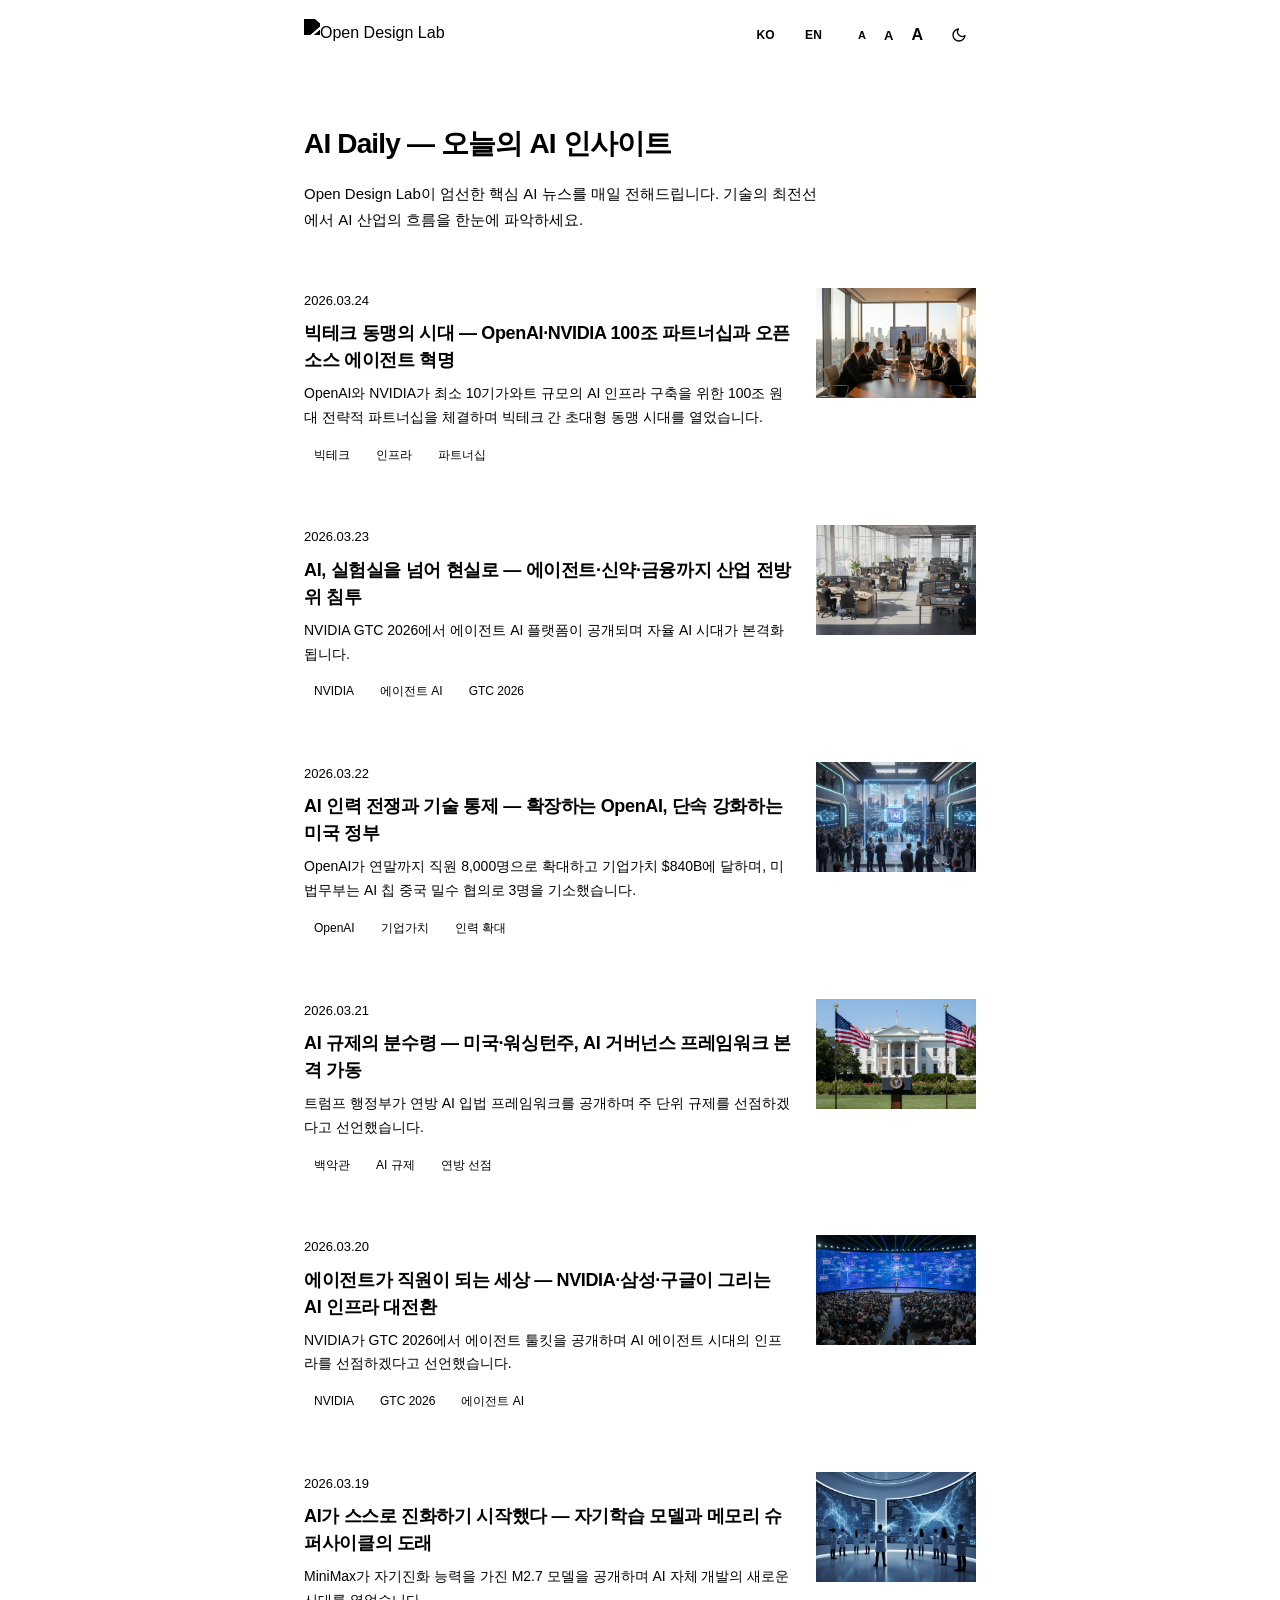
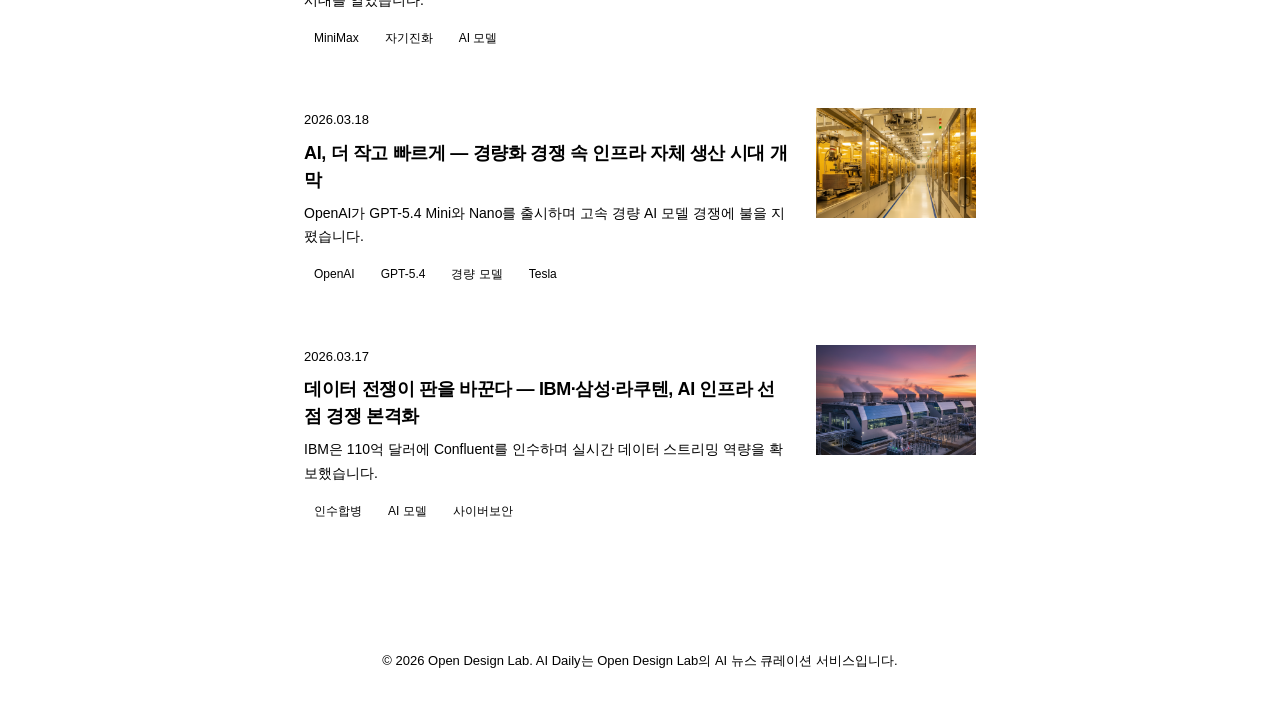
==== commit 82c2bf34: "refactor: strip common inline CSS from index.html" ====
--- a/index.html
+++ b/index.html
@@ -9,46 +9,80 @@
 <link rel="preconnect" href="https://fonts.gstatic.com" crossorigin>
 <link rel="stylesheet" href="common.css">
 <style>
-    @import url('https://fonts.googleapis.com/css2?family=Noto+Sans+KR:wght@300;400;500;600;700&family=Inter:wght@300;400;500;600;700&display=swap');
-:root,[data-theme="light"]{--bg:#fafafa;--surface:#fff;--text-primary:#1a1a1a;--text-secondary:#555;--text-tertiary:#888;--accent:#3b82f6;--accent-light:#eff6ff;--border:#e5e7eb;--tag-bg:#f3f4f6;--radius:12px;--shadow-sm:0 1px 2px rgba(0,0,0,.04);--shadow-md:0 4px 16px rgba(0,0,0,.06);--img-brightness:1}
-    .header-left{display:flex;align-items:center;gap:12px}
-    .header-controls{display:flex;align-items:center;gap:8px}
-    .lang-btn{font-family:'Inter',sans-serif;font-size:12px;font-weight:600;padding:5px 14px;border:none;border-radius:6px;cursor:pointer;background:transparent;color:var(--text-tertiary);transition:all .2s;letter-spacing:.02em}
-    .lang-btn.active{background:var(--surface);color:var(--accent);box-shadow:var(--shadow-sm)}
-    .lang-btn:hover:not(.active){color:var(--text-primary)}
-    .font-toggle{display:flex;background:var(--tag-bg);border-radius:8px;padding:3px;gap:2px;transition:background .3s}
-    .font-btn{font-family:'Inter',sans-serif;font-weight:600;padding:4px 8px;border:none;border-radius:6px;cursor:pointer;background:transparent;color:var(--text-tertiary);transition:all .2s;line-height:1}
-    .font-btn.active{background:var(--surface);color:var(--accent);box-shadow:var(--shadow-sm)}
-    .font-btn:hover:not(.active){color:var(--text-primary)}
-    .font-btn-s{font-size:11px}
-    .font-btn-m{font-size:13px}
-    .font-btn-l{font-size:16px}
-    .theme-btn{width:34px;height:34px;border:1px solid var(--border);border-radius:8px;background:var(--surface);color:var(--text-secondary);cursor:pointer;display:flex;align-items:center;justify-content:center;transition:all .2s;flex-shrink:0}
-    .theme-btn:hover{color:var(--accent);border-color:var(--accent)}
-    .theme-btn svg{width:16px;height:16px}
-    .theme-icon-moon,.theme-icon-sun{display:none}
-    p.en,div.en,h1.en,h2.en,h3.en,li.en,span.en{display:none}
-    p.ko,div.ko,h1.ko,h2.ko,h3.ko,li.ko,span.ko{display:block}
-    span.ko{display:inline}
-    h1.ko,h2.ko,h3.ko{display:block}
-    .archive-header{padding:48px 0 32px;text-align:left;border-bottom:1px solid var(--border)}
-    .archive-header h1{font-size:1.75rem;font-weight:700;letter-spacing:-.03em;margin-bottom:12px}
-    .archive-header p{font-size:.9375rem;color:var(--text-secondary);line-height:1.7;max-width:520px;margin:0}
-    .archive-list{padding:24px 0 64px}
-    .archive-card{display:flex;align-items:flex-start;gap:24px;padding:28px 0;border-bottom:1px solid var(--border);text-decoration:none;color:inherit;transition:opacity .2s}
-    .archive-card:first-child{padding-top:0}
-    .archive-card:hover{opacity:.8}
-    .card-body{flex:1;min-width:0}
-    .card-date{display:flex;align-items:center;gap:8px;font-family:'Inter',sans-serif;font-size:13px;font-weight:500;color:var(--accent);margin-bottom:8px}
-    .latest-badge{display:inline-block;font-size:11px;font-weight:600;padding:2px 8px;border-radius:4px;background:var(--accent);color:#fff;letter-spacing:.02em}
-    .card-body h2{font-size:1.125rem;font-weight:600;line-height:1.5;letter-spacing:-.02em;margin-bottom:8px}
-    .card-text{font-size:.875rem;color:var(--text-secondary);line-height:1.7;margin-bottom:12px;display:-webkit-box;-webkit-line-clamp:3;-webkit-box-orient:vertical;overflow:hidden}
-    .tag-row{display:flex;flex-wrap:wrap;gap:6px}
-    .tag{font-size:12px;font-weight:500;padding:3px 10px;background:var(--tag-bg);color:var(--text-tertiary);border-radius:6px;transition:background .3s,color .3s}
-    .card-thumb{width:160px;height:110px;border-radius:var(--radius);object-fit:cover;flex-shrink:0;filter:brightness(var(--img-brightness));transition:filter .3s}
-    .footer{padding:32px 0;border-top:1px solid var(--border);text-align:center;font-size:13px;color:var(--text-tertiary)}
-    @media(max-width:600px){.archive-card{gap:16px}.card-thumb{width:100px;height:72px}.card-body h2{font-size:1rem}.archive-header h1{font-size:1.375rem}.font-toggle{display:none}}
-  </style>
+.header-left{display:flex;align-items:center;gap:12px}
+
+.header-controls{display:flex;align-items:center;gap:8px}
+
+.lang-btn{font-family:'Inter',sans-serif;font-size:12px;font-weight:600;padding:5px 14px;border:none;border-radius:6px;cursor:pointer;background:transparent;color:var(--text-tertiary);transition:all .2s;letter-spacing:.02em}
+
+.lang-btn.active{background:var(--surface);color:var(--accent);box-shadow:var(--shadow-sm)}
+
+.lang-btn:hover:not(.active){color:var(--text-primary)}
+
+.font-toggle{display:flex;background:var(--tag-bg);border-radius:8px;padding:3px;gap:2px;transition:background .3s}
+
+.font-btn{font-family:'Inter',sans-serif;font-weight:600;padding:4px 8px;border:none;border-radius:6px;cursor:pointer;background:transparent;color:var(--text-tertiary);transition:all .2s;line-height:1}
+
+.font-btn.active{background:var(--surface);color:var(--accent);box-shadow:var(--shadow-sm)}
+
+.font-btn:hover:not(.active){color:var(--text-primary)}
+
+.font-btn-s{font-size:11px}
+
+.font-btn-m{font-size:13px}
+
+.font-btn-l{font-size:16px}
+
+.theme-btn{width:34px;height:34px;border:1px solid var(--border);border-radius:8px;background:var(--surface);color:var(--text-secondary);cursor:pointer;display:flex;align-items:center;justify-content:center;transition:all .2s;flex-shrink:0}
+
+.theme-btn:hover{color:var(--accent);border-color:var(--accent)}
+
+.theme-btn svg{width:16px;height:16px}
+
+.theme-icon-moon,.theme-icon-sun{display:none}
+
+p.en,div.en,h1.en,h2.en,h3.en,li.en,span.en{display:none}
+
+p.ko,div.ko,h1.ko,h2.ko,h3.ko,li.ko,span.ko{display:block}
+
+span.ko{display:inline}
+
+h1.ko,h2.ko,h3.ko{display:block}
+
+.archive-header{padding:48px 0 32px;text-align:left;border-bottom:1px solid var(--border)}
+
+.archive-header h1{font-size:1.75rem;font-weight:700;letter-spacing:-.03em;margin-bottom:12px}
+
+.archive-header p{font-size:.9375rem;color:var(--text-secondary);line-height:1.7;max-width:520px;margin:0}
+
+.archive-list{padding:24px 0 64px}
+
+.archive-card{display:flex;align-items:flex-start;gap:24px;padding:28px 0;border-bottom:1px solid var(--border);text-decoration:none;color:inherit;transition:opacity .2s}
+
+.archive-card:first-child{padding-top:0}
+
+.archive-card:hover{opacity:.8}
+
+.card-body{flex:1;min-width:0}
+
+.card-date{display:flex;align-items:center;gap:8px;font-family:'Inter',sans-serif;font-size:13px;font-weight:500;color:var(--accent);margin-bottom:8px}
+
+.latest-badge{display:inline-block;font-size:11px;font-weight:600;padding:2px 8px;border-radius:4px;background:var(--accent);color:#fff;letter-spacing:.02em}
+
+.card-body h2{font-size:1.125rem;font-weight:600;line-height:1.5;letter-spacing:-.02em;margin-bottom:8px}
+
+.card-text{font-size:.875rem;color:var(--text-secondary);line-height:1.7;margin-bottom:12px;display:-webkit-box;-webkit-line-clamp:3;-webkit-box-orient:vertical;overflow:hidden}
+
+.tag-row{display:flex;flex-wrap:wrap;gap:6px}
+
+.tag{font-size:12px;font-weight:500;padding:3px 10px;background:var(--tag-bg);color:var(--text-tertiary);border-radius:6px;transition:background .3s,color .3s}
+
+.card-thumb{width:160px;height:110px;border-radius:var(--radius);object-fit:cover;flex-shrink:0;filter:brightness(var(--img-brightness));transition:filter .3s}
+
+.footer{padding:32px 0;border-top:1px solid var(--border);text-align:center;font-size:13px;color:var(--text-tertiary)}
+
+@media(max-width:600px){.archive-card{gap:16px}.card-thumb{width:100px;height:72px}.card-body h2{font-size:1rem}.archive-header h1{font-size:1.375rem}.font-toggle{display:none}}
+</style>
 </head>
 <body><div class="topbar" id="topbar">
 <div class="topbar-inner">
--- a/common.css
+++ b/common.css
@@ -18,7 +18,7 @@
     .topbar { position: sticky; top: 0; z-index: 1000; background: var(--bg); border-bottom: 1px solid transparent; transition: background 0.3s, border-color 0.25s, box-shadow 0.25s; }
     .topbar.scrolled { border-bottom-color: var(--border); box-shadow: 0 1px 8px rgba(0,0,0,0.06); }
     [data-theme="dark"] .topbar.scrolled { box-shadow: 0 1px 8px rgba(0,0,0,0.25); }
-    .topbar-inner { max-width: 720px; margin: 0 auto; padding: 12px 24px; display: flex; align-items: center; justify-content: space-between; }
+    .topbar-inner { max-width: 720px; margin: 0 auto; padding: 18px 24px; display: flex; align-items: center; justify-content: space-between; }
     .en { display: none; }
     .ko { display: inline; }
     body.lang-en .en { display: inline !important; }
@@ -28,7 +28,7 @@
     body.lang-en span.en { display: inline !important; }
     body.lang-en p.ko, body.lang-en div.ko, body.lang-en h1.ko, body.lang-en h2.ko, body.lang-en h3.ko, body.lang-en li.ko, body.lang-en span.ko { display: none !important; }
     .logo { display: flex; align-items: center; text-decoration: none; }
-    .logo img { height: 22px; width: auto; transition: filter 0.3s; }
+    .logo img { height: 32px; width: auto; transition: filter 0.3s; }
     [data-theme="light"] .logo img { filter: brightness(0) saturate(100%); }
     [data-theme="dark"] .logo img { filter: none; }
     footer { border-top: 1px solid var(--border); padding: 32px 0; text-align: center; }
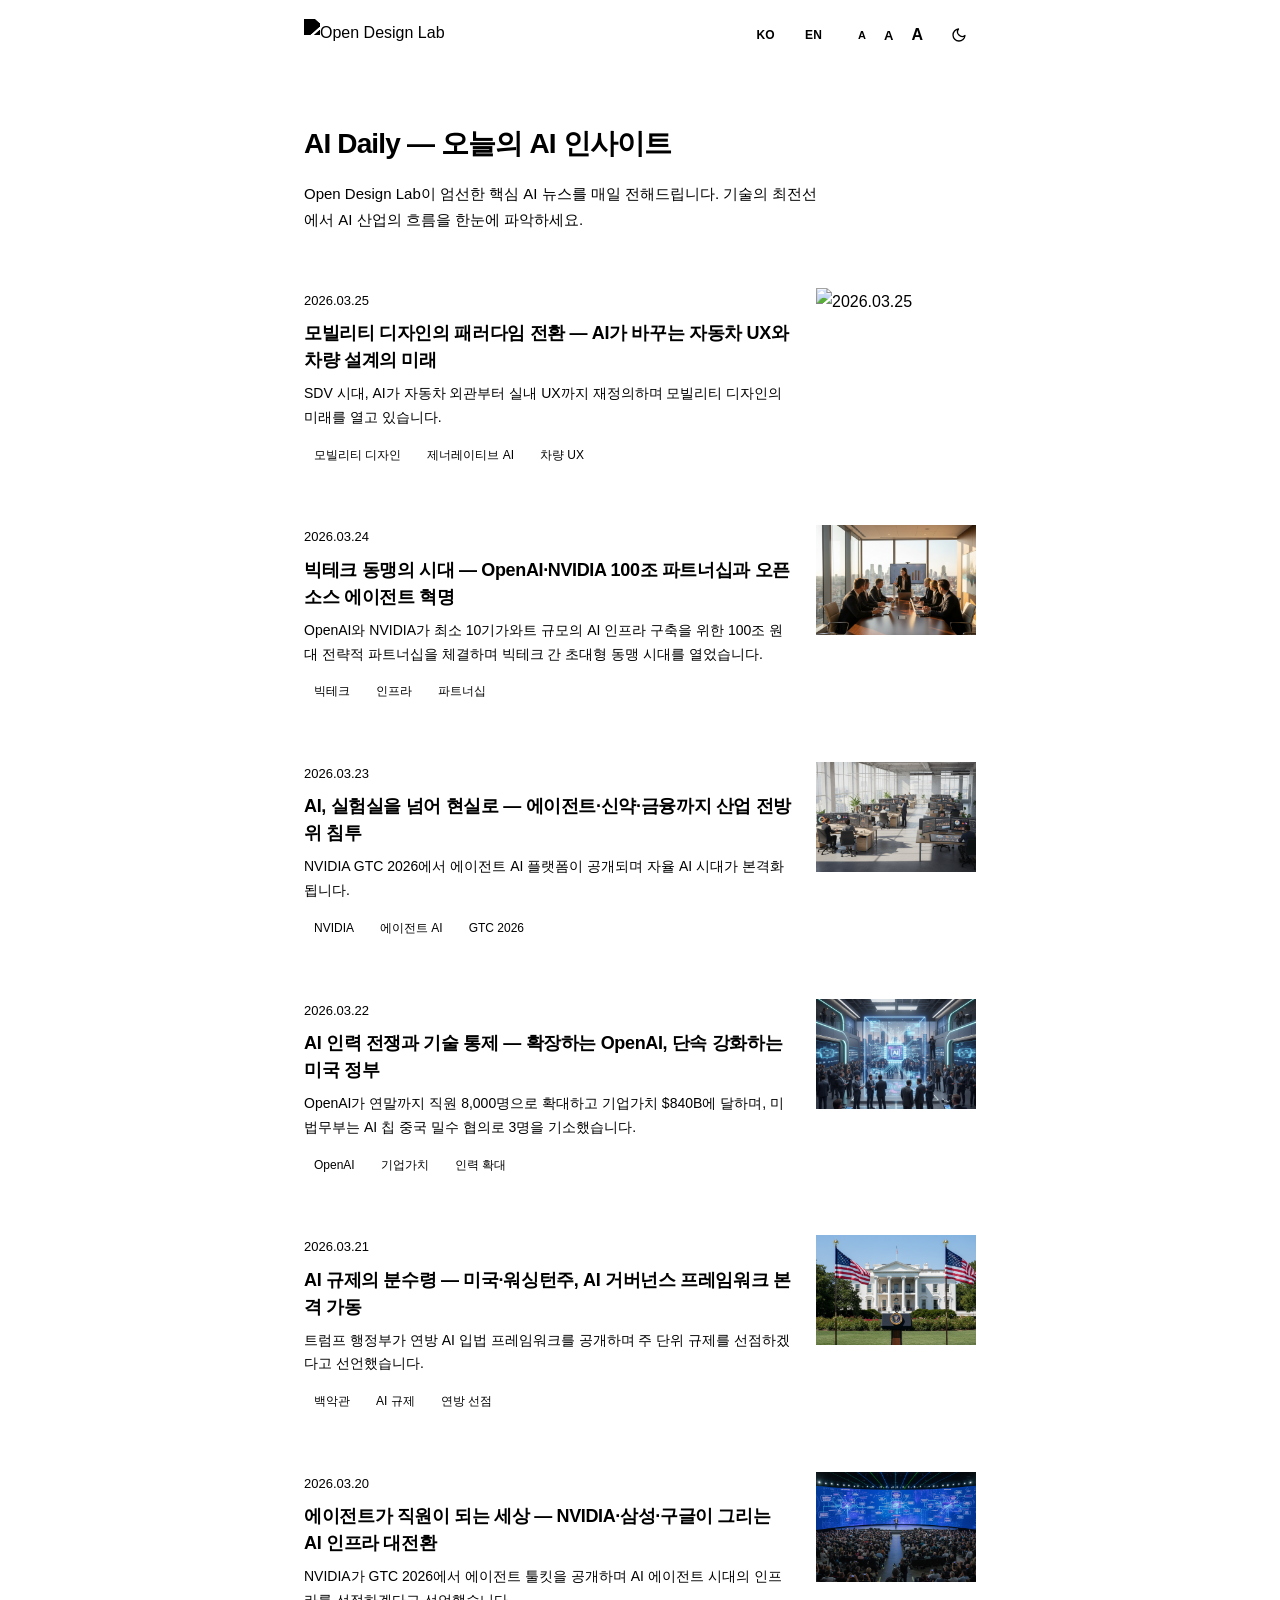
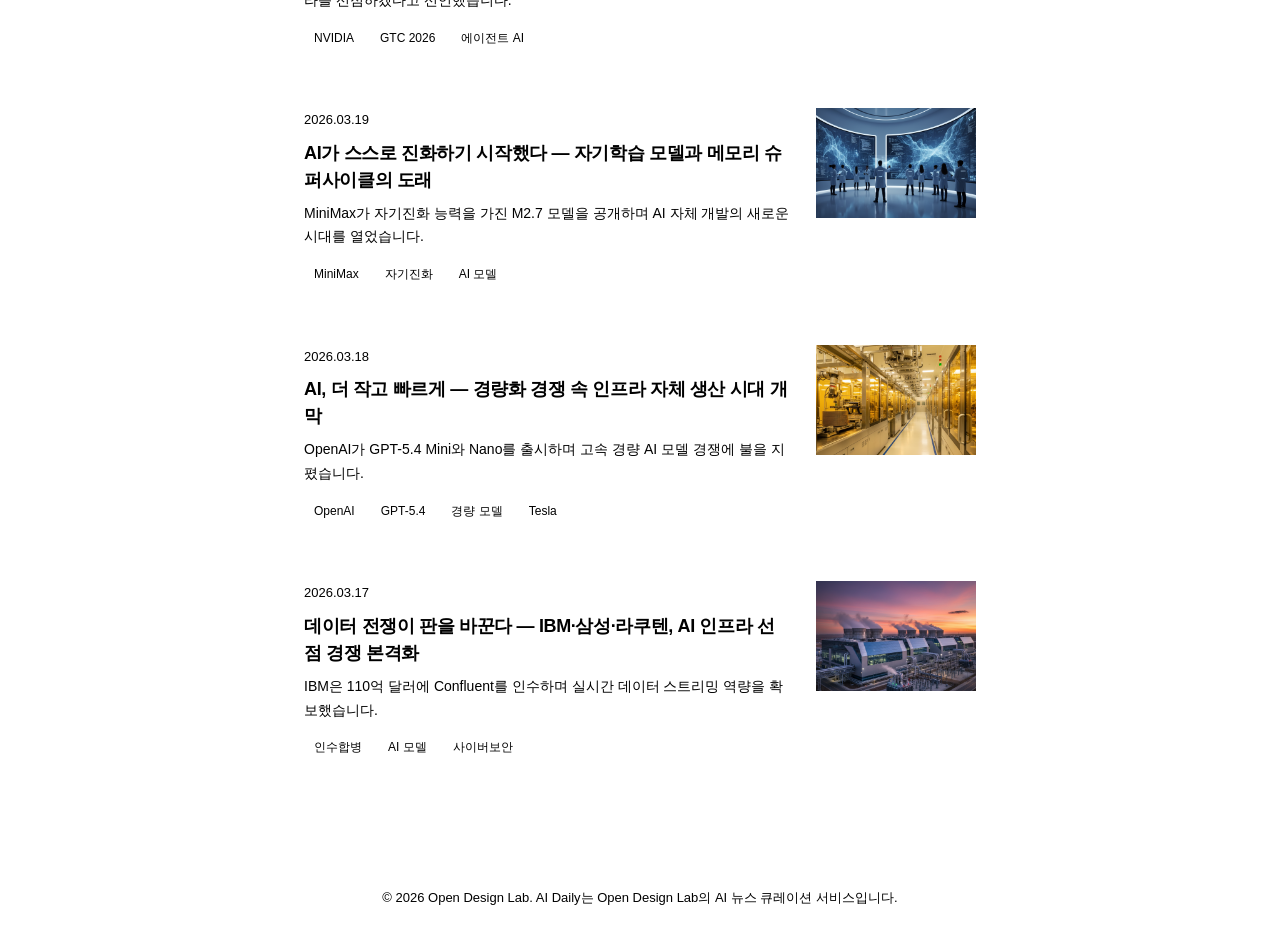
==== commit af83500c: "Add MAR25 article card to index" ====
--- a/index.html
+++ b/index.html
@@ -111,9 +111,19 @@
     <h1><span class="ko">AI Daily — 오늘의 AI 인사이트</span><span class="en">AI Daily — Today's AI Insights</span></h1>
     <p><span class="ko">Open Design Lab이 엄선한 핵심 AI 뉴스를 매일 전해드립니다. 기술의 최전선에서 AI 산업의 흐름을 한눈에 파악하세요.</span><span class="en">Open Design Lab delivers curated AI news daily. Stay ahead of the curve with insights from the frontlines of AI innovation.</span></p>
   </div>
-  <div class="archive-list">    <a href="2026_03_24_AI_Daily.html" class="archive-card">
-      <div class="card-body">
-        <div class="card-date"><span>2026.03.24</span><span class="latest-badge ko">최신호</span><span class="latest-badge en">Latest</span></div>
+  <div class="archive-list">
+    <a href="2026_03_25_AI_Daily.html" class="archive-card">
+      <div class="card-body">
+        <div class="card-date"><span>2026.03.25</span><span class="latest-badge ko">최신호</span><span class="latest-badge en">Latest</span></div>
+        <h2><span class="ko">모빌리티 디자인의 패러다임 전환 — AI가 바꾸는 자동차 UX와 차량 설계의 미래</span><span class="en">Paradigm Shift in Mobility Design — The Future of Vehicle UX and Design Driven by AI</span></h2>
+        <p class="card-text"><span class="ko">SDV 시대, AI가 자동차 외관부터 실내 UX까지 재정의하며 모빌리티 디자인의 미래를 열고 있습니다.</span><span class="en">In the SDV era, AI is redefining everything from vehicle exteriors to cabin UX, opening the future of mobility design.</span></p>
+        <div class="tag-row"><span class="tag ko">모빌리티 디자인</span><span class="tag en">Mobility Design</span><span class="tag ko">제너레이티브 AI</span><span class="tag en">Generative AI</span><span class="tag ko">차량 UX</span><span class="tag en">Vehicle UX</span></div>
+      </div>
+      <img class="card-thumb" src="https://images.unsplash.com/photo-1549317661-bd32c8ce0afa?w=400&h=300&fit=crop&q=80" alt="2026.03.25" loading="lazy">
+    </a>
+    <a href="2026_03_24_AI_Daily.html" class="archive-card">
+      <div class="card-body">
+        <div class="card-date"><span>2026.03.24</span></div>
         <h2><span class="ko">빅테크 동맹의 시대 — OpenAI·NVIDIA 100조 파트너십과 오픈소스 에이전트 혁명</span><span class="en">The Age of Big Tech Alliances — OpenAI-NVIDIA $100B Partnership and Open-Source Agent Revolution</span></h2>
         <p class="card-text"><span class="ko">OpenAI와 NVIDIA가 최소 10기가와트 규모의 AI 인프라 구축을 위한 100조 원대 전략적 파트너십을 체결하며 빅테크 간 초대형 동맹 시대를 열었습니다.</span><span class="en">OpenAI and NVIDIA forge a $100B+ strategic partnership for 10GW AI infrastructure.</span></p>
         <div class="tag-row"><span class="tag ko">빅테크</span><span class="tag en">Big Tech</span><span class="tag ko">인프라</span><span class="tag en">Infrastructure</span><span class="tag ko">파트너십</span><span class="tag en">Partnership</span></div>
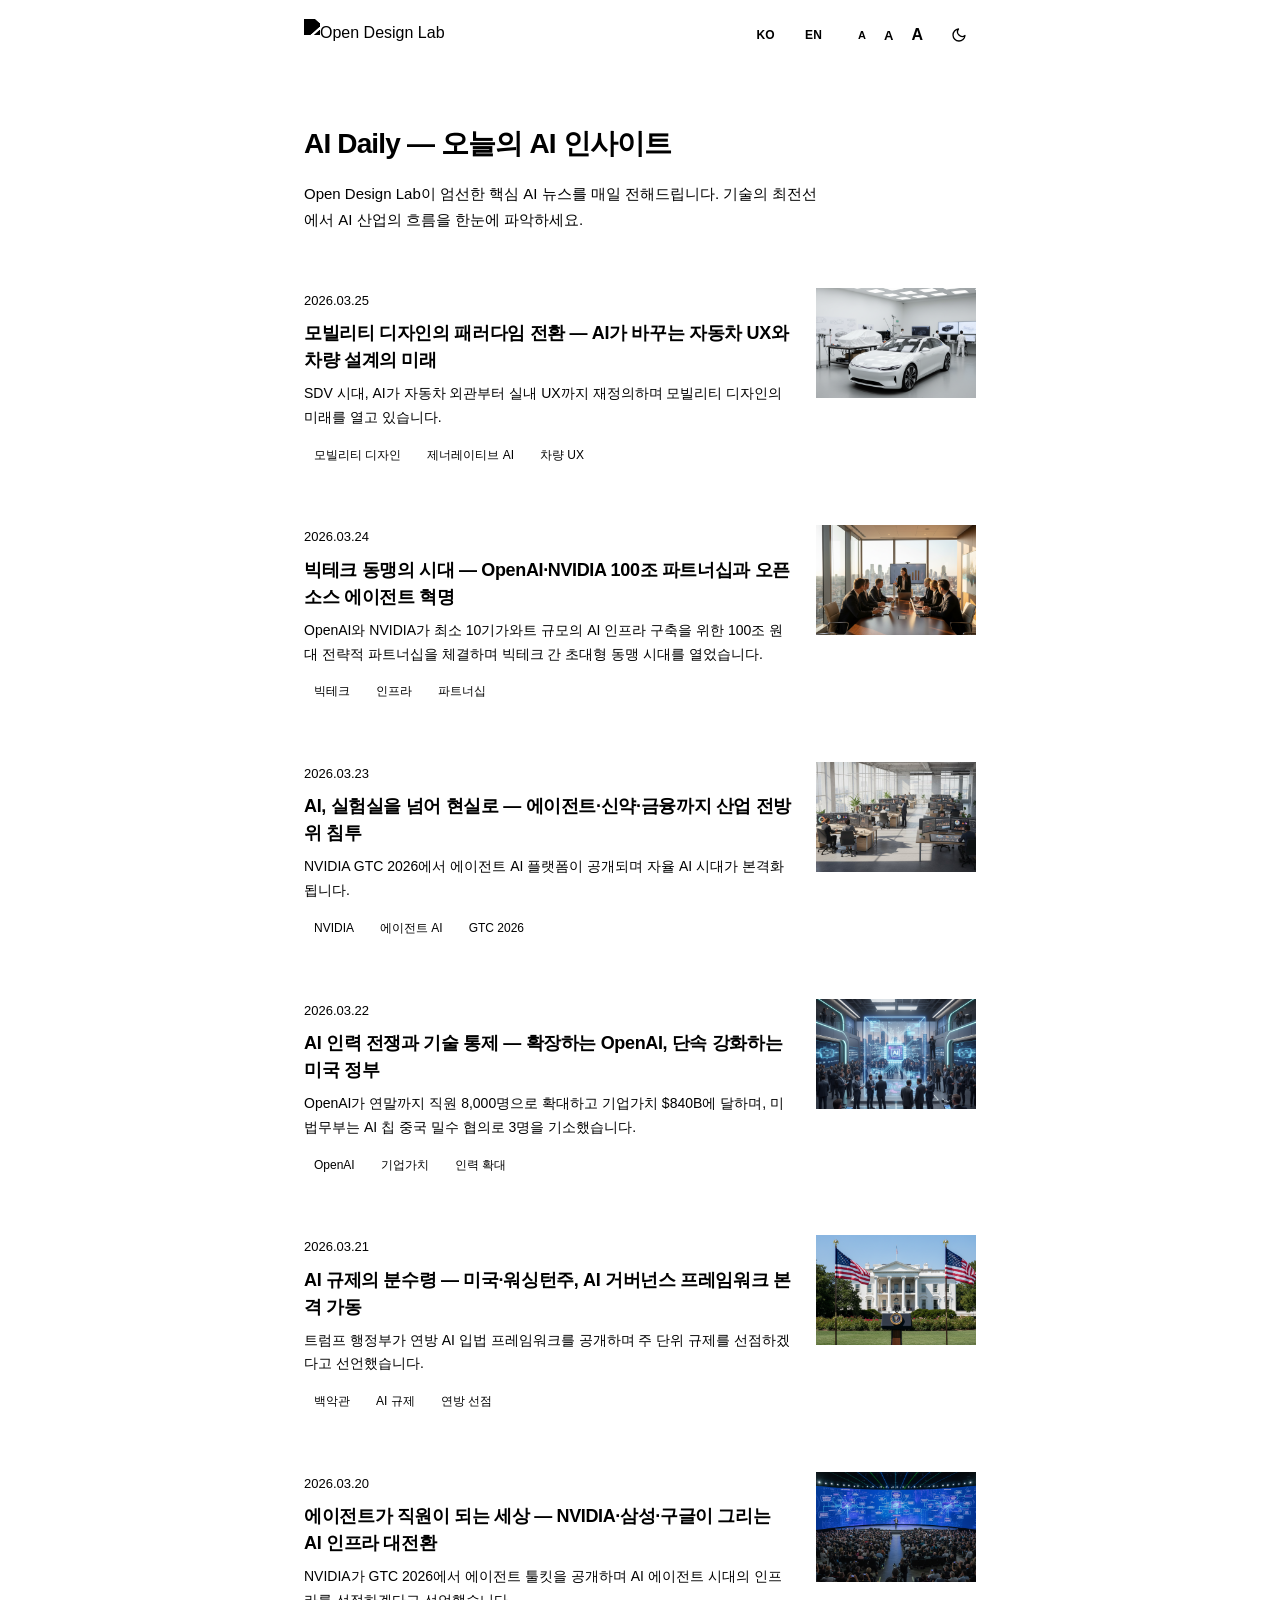
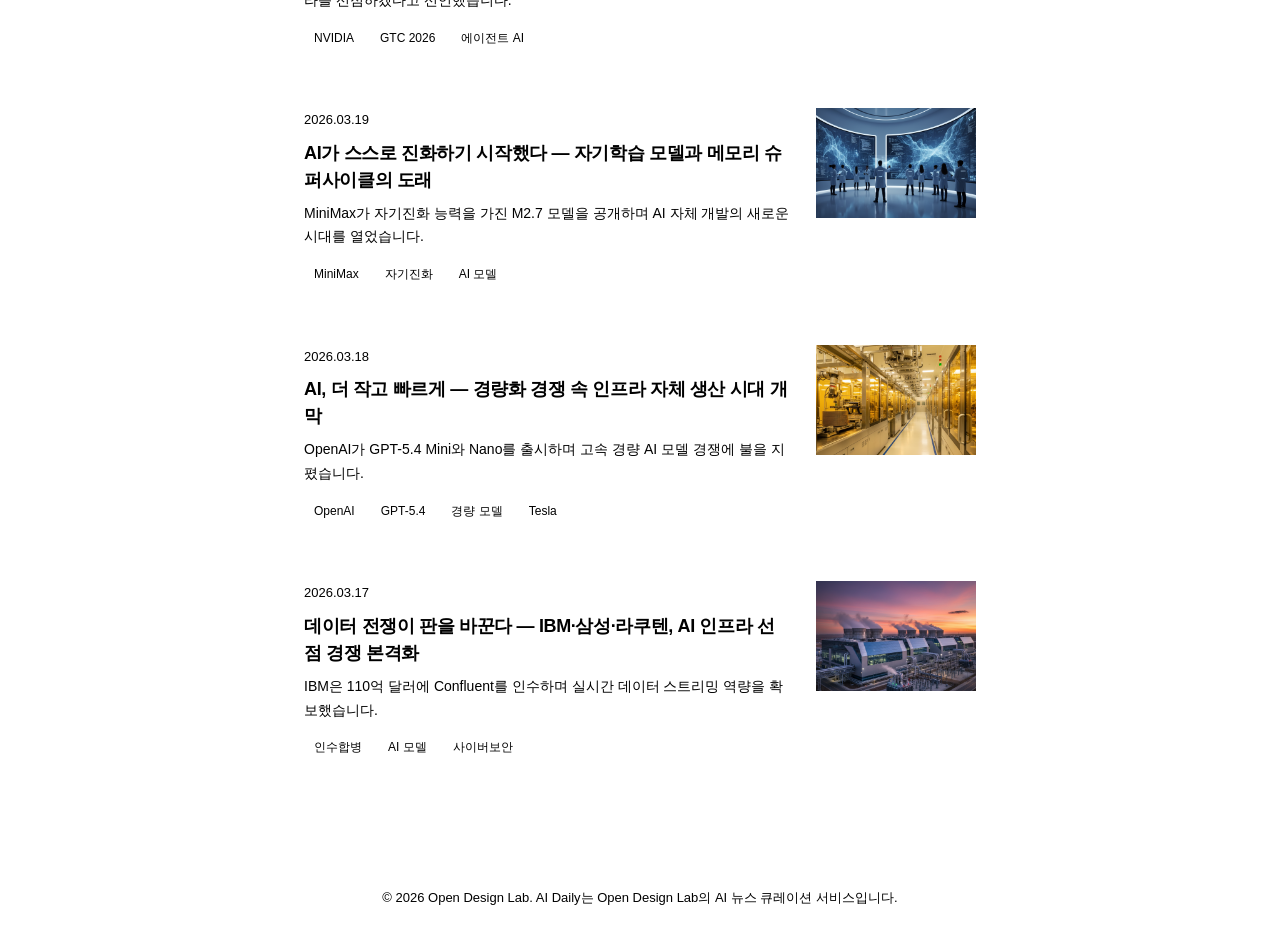
==== commit 2dfeb1cb: "Update index.html - MAR25 thumbnail to local image" ====
--- a/index.html
+++ b/index.html
@@ -119,7 +119,7 @@
         <p class="card-text"><span class="ko">SDV 시대, AI가 자동차 외관부터 실내 UX까지 재정의하며 모빌리티 디자인의 미래를 열고 있습니다.</span><span class="en">In the SDV era, AI is redefining everything from vehicle exteriors to cabin UX, opening the future of mobility design.</span></p>
         <div class="tag-row"><span class="tag ko">모빌리티 디자인</span><span class="tag en">Mobility Design</span><span class="tag ko">제너레이티브 AI</span><span class="tag en">Generative AI</span><span class="tag ko">차량 UX</span><span class="tag en">Vehicle UX</span></div>
       </div>
-      <img class="card-thumb" src="https://images.unsplash.com/photo-1549317661-bd32c8ce0afa?w=400&h=300&fit=crop&q=80" alt="2026.03.25" loading="lazy">
+      <img class="card-thumb" src="images/mar25_hero.png" alt="2026.03.25" loading="lazy">
     </a>
     <a href="2026_03_24_AI_Daily.html" class="archive-card">
       <div class="card-body">
@@ -197,10 +197,10 @@
   </div>
 </div>
 <script>
-function toggleTheme(){const h=document.documentElement;const d=h.getAttribute('data-theme')==='dark';h.setAttribute('data-theme',d?'light':'dark');localStorage.setItem('theme',d?'light':'dark')}
+function toggleTheme(){const h=document.documentElement;const d=h.getAttribute('data-theme')==='dark';h.setAttribute('data-theme',d?'light':'dark');localStorage.setItem('odl-theme',d?'light':'dark')}
 function setLang(l){document.body.classList.remove('lang-en');if(l==='en')document.body.classList.add('lang-en');document.getElementById('btn-ko').classList.toggle('active',l==='ko');document.getElementById('btn-en').classList.toggle('active',l==='en');localStorage.setItem('lang',l)}
 function setFontSize(s){document.documentElement.className='fs-'+s;document.querySelectorAll('.font-btn').forEach(b=>b.classList.remove('active'));document.getElementById('fs-'+s[0]).classList.add('active');localStorage.setItem('fontSize',s)}
-(function(){const t=localStorage.getItem('theme');if(t)document.documentElement.setAttribute('data-theme',t);const l=localStorage.getItem('lang');if(l)setLang(l);const f=localStorage.getItem('fontSize');if(f)setFontSize(f);window.addEventListener('scroll',function(){document.getElementById('topbar').classList.toggle('scrolled',window.scrollY>2)})})();
+(function(){const t=localStorage.getItem('odl-theme')||( window.matchMedia('(prefers-color-scheme:dark)').matches?'dark':'light');document.documentElement.setAttribute('data-theme',t);const l=localStorage.getItem('lang');if(l)setLang(l);const f=localStorage.getItem('fontSize');if(f)setFontSize(f);window.addEventListener('scroll',function(){document.getElementById('topbar').classList.toggle('scrolled',window.scrollY>2)})})();
 </script>
 </body>
 </html>
